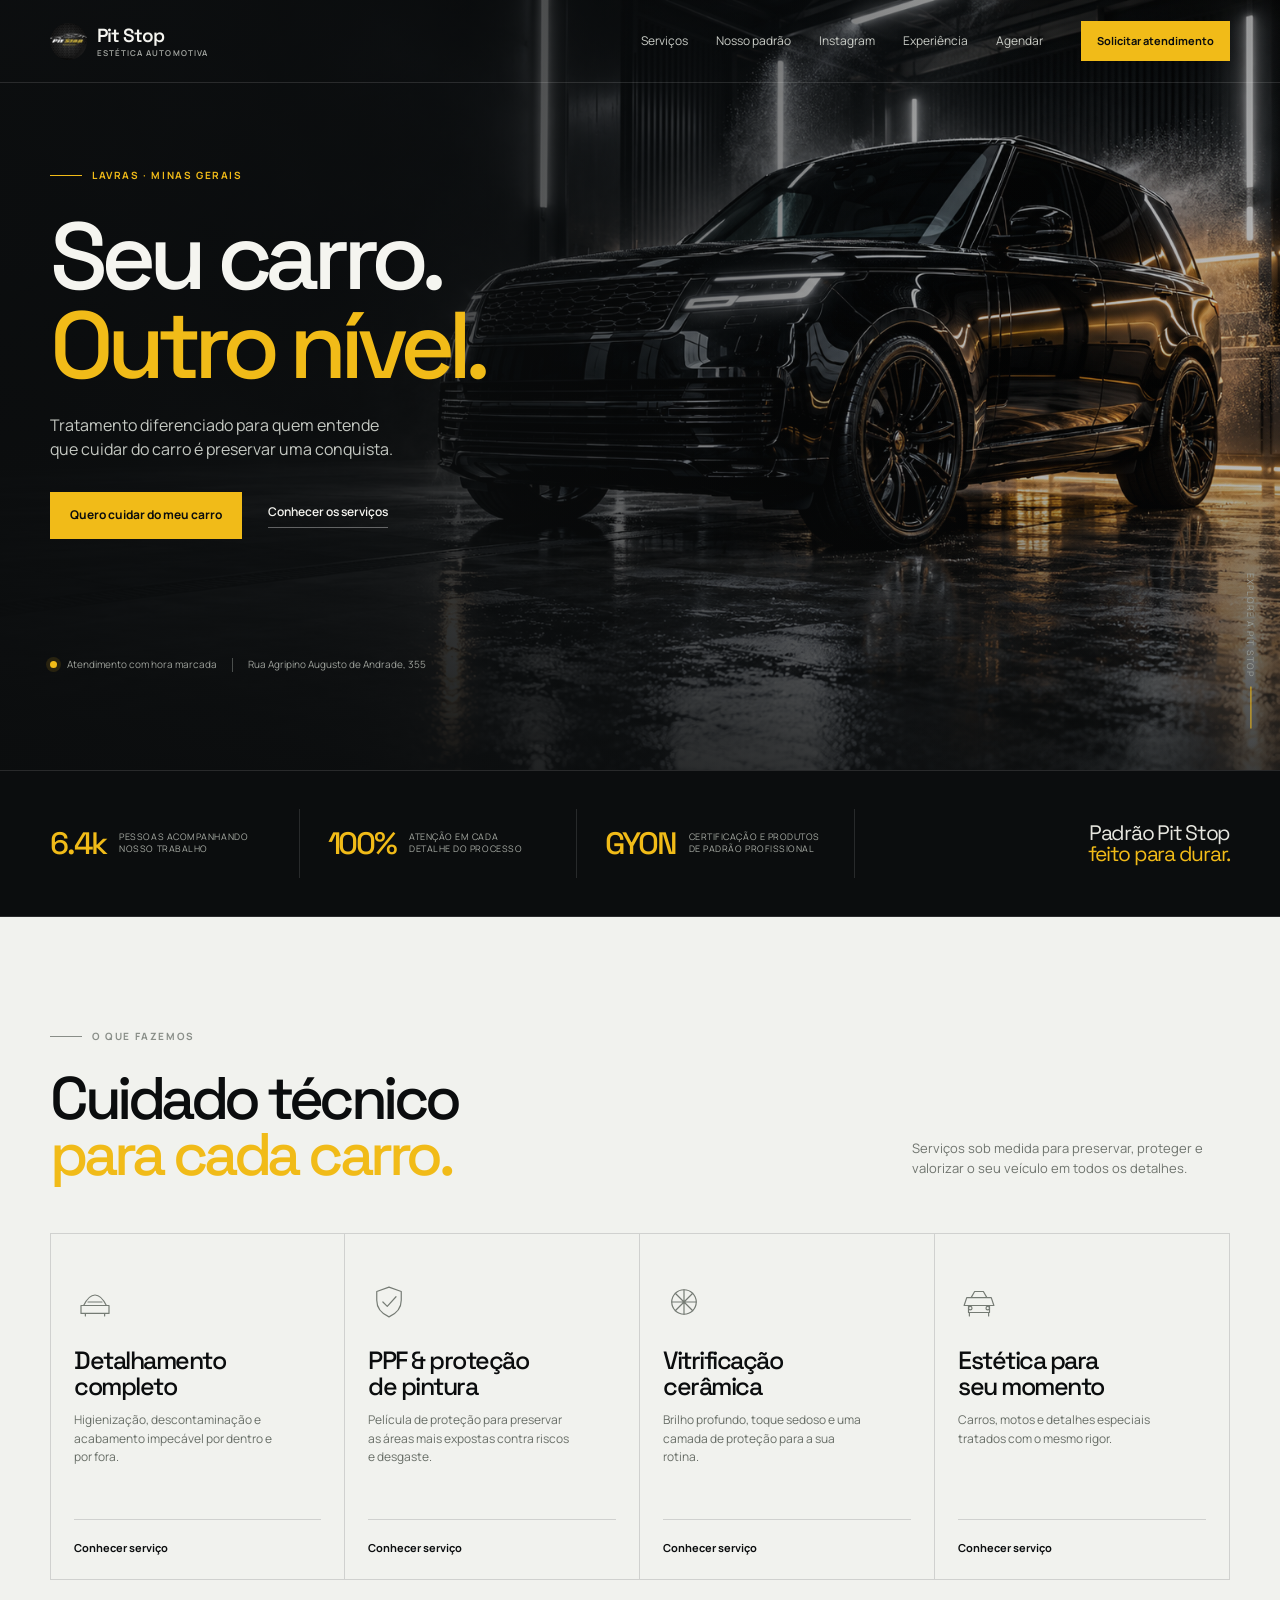
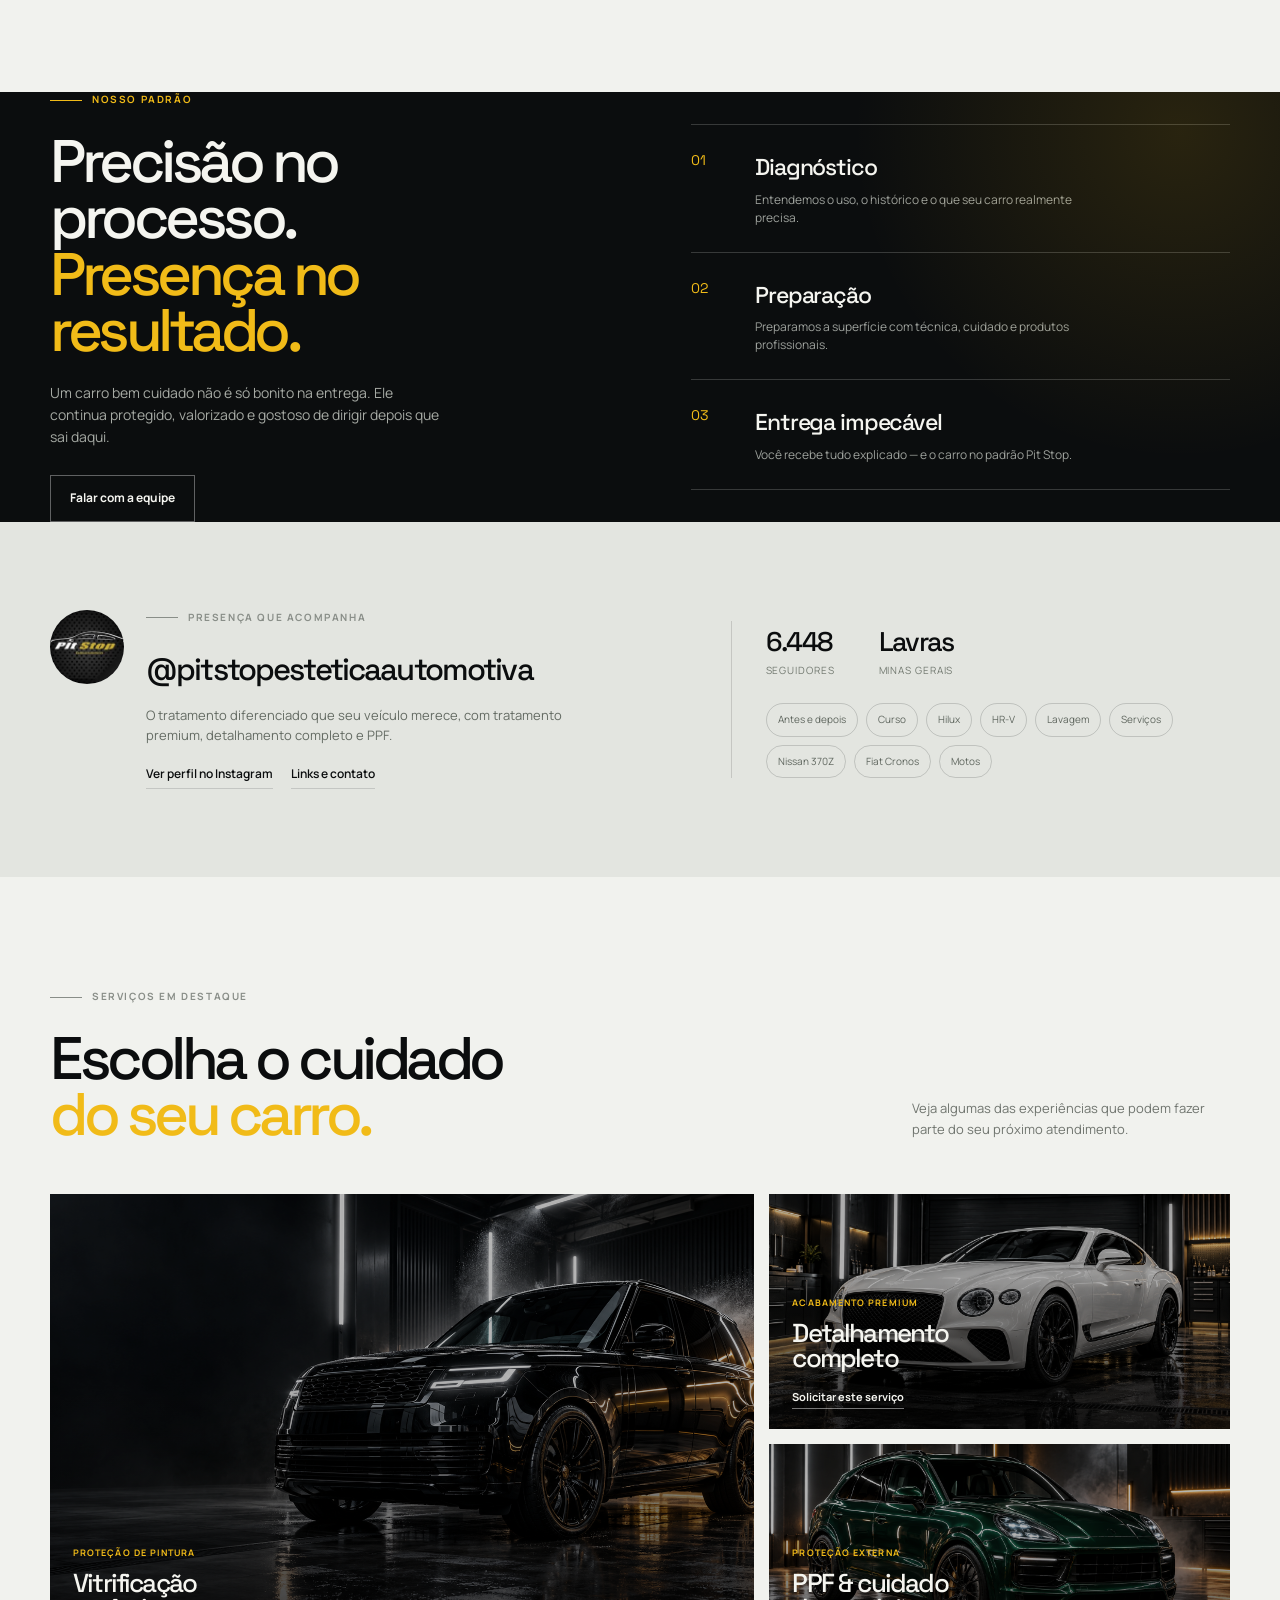
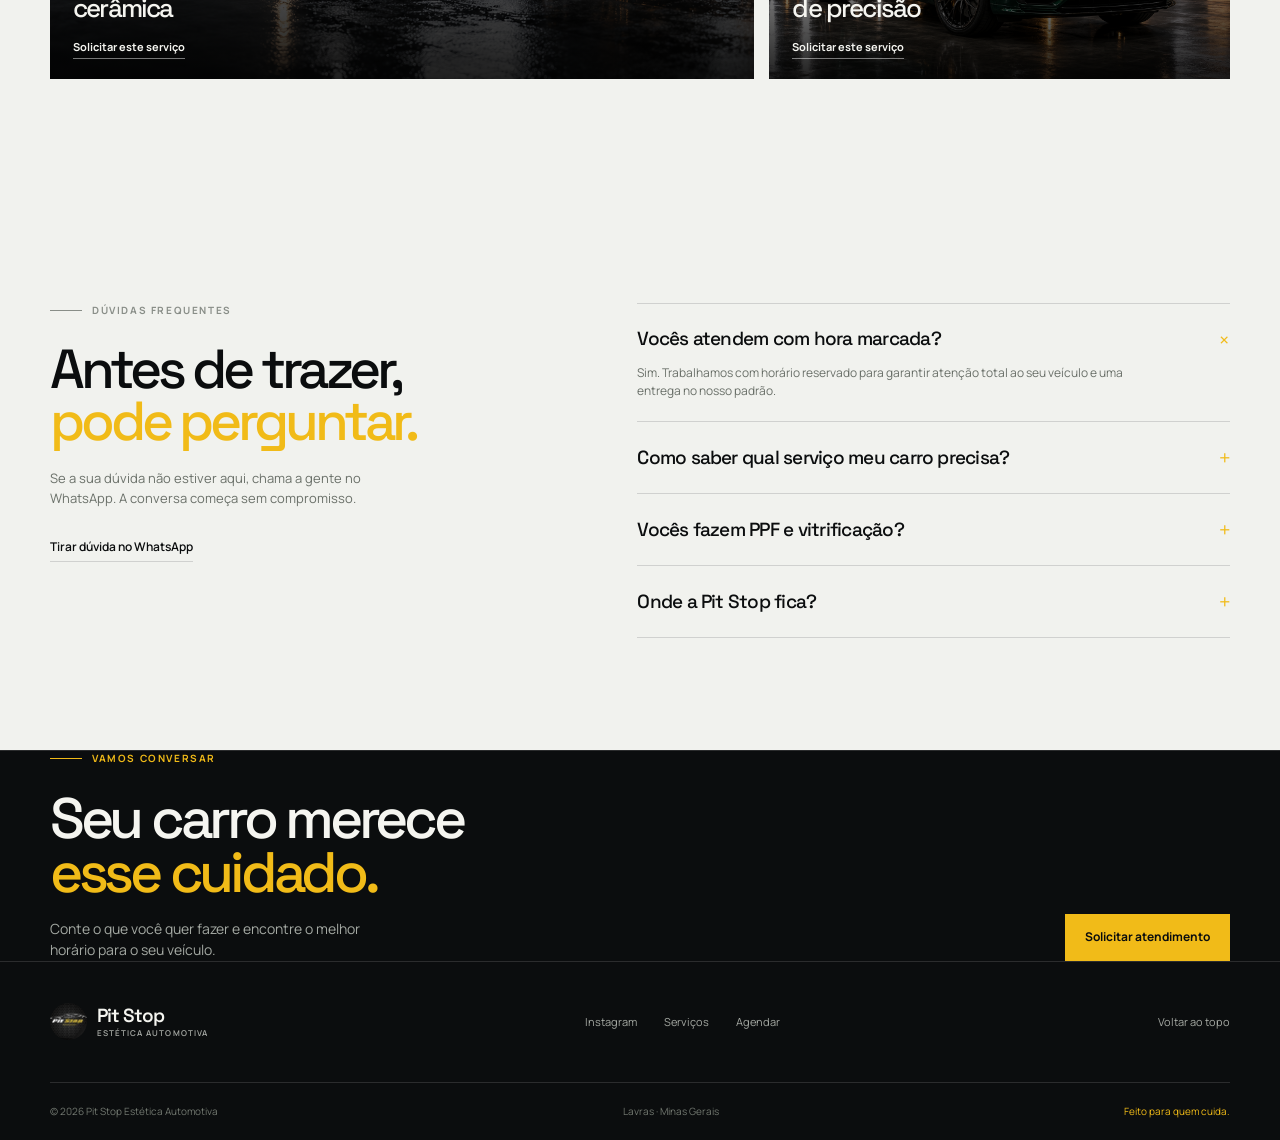
==== index.html @ 2583b76d "Publica site da Pit Stop Estetica Automotiva" ====
<!doctype html>
<html lang="pt-BR">
  <head>
    <meta charset="UTF-8" />
    <meta name="viewport" content="width=device-width, initial-scale=1.0" />
    <meta name="theme-color" content="#0b0d0e" />
    <meta name="description" content="Pit Stop Estética Automotiva — detalhamento premium, PPF, vitrificação e cuidado de verdade em Lavras, MG." />
    <link rel="icon" href="favicon.svg" type="image/svg+xml" />
    <link rel="preconnect" href="https://fonts.googleapis.com" />
    <link rel="preconnect" href="https://fonts.gstatic.com" crossorigin />
    <link href="https://fonts.googleapis.com/css2?family=Manrope:wght@400;500;600;700&family=Space+Grotesk:wght@400;500;600&display=swap" rel="stylesheet" />
    <link rel="stylesheet" href="styles.css" />
    <title>Pit Stop Estética Automotiva | Lavras - MG</title>
  </head>
  <body>
    <a class="skip-link" href="#conteudo">Pular para o conteúdo</a>
    <header class="site-header" id="topo">
      <div class="container header-inner">
        <a class="brand" href="#topo" aria-label="Pit Stop Estética Automotiva, início"><span class="brand-mark" aria-hidden="true">PS</span><span class="brand-copy"><strong>Pit Stop</strong><small>Estética Automotiva</small></span></a>
        <nav class="desktop-nav" aria-label="Navegação principal"><a href="#servicos">Serviços</a><a href="#metodo">Nosso padrão</a><a href="#instagram">Instagram</a><a href="#experiencia">Experiência</a><a href="agendamento.html">Agendar</a></nav>
        <a class="button button-small header-cta" href="agendamento.html">Solicitar atendimento</a>
        <button class="menu-toggle" type="button" aria-expanded="false" aria-controls="mobile-menu" aria-label="Abrir menu"><span></span><span></span></button>
      </div>
      <nav class="mobile-menu" id="mobile-menu" aria-label="Navegação móvel"><a href="#servicos">Serviços</a><a href="#metodo">Nosso padrão</a><a href="#instagram">Instagram</a><a href="#experiencia">Experiência</a><a href="agendamento.html">Agendar atendimento</a></nav>
    </header>

    <main id="conteudo">
      <section class="hero section-dark">
        <div class="hero-image" role="img" aria-label="SUV preto com acabamento brilhante em uma baia profissional de detalhamento"></div><div class="hero-overlay"></div>
        <div class="container hero-content"><div class="eyebrow"><span class="eyebrow-line"></span> Lavras · Minas Gerais</div><h1>Seu carro.<br /><em>Outro nível.</em></h1><p class="hero-lead">Tratamento diferenciado para quem entende que cuidar do carro é preservar uma conquista.</p><div class="hero-actions"><a class="button" href="agendamento.html">Quero cuidar do meu carro</a><a class="text-link" href="#servicos">Conhecer os serviços</a></div><div class="hero-note"><span class="status-dot"></span><span>Atendimento com hora marcada</span><span class="note-divider"></span><span>Rua Agripino Augusto de Andrade, 355</span></div></div><div class="hero-scroll" aria-hidden="true"><span>Explore a Pit Stop</span><i></i></div>
      </section>

      <section class="proof-strip section-dark"><div class="container proof-grid"><div class="proof-item"><strong>6.4k</strong><span>pessoas acompanhando<br />nosso trabalho</span></div><div class="proof-item"><strong>100%</strong><span>atenção em cada<br />detalhe do processo</span></div><div class="proof-item"><strong>GYON</strong><span>certificação e produtos<br />de padrão profissional</span></div><div class="proof-signature">Padrão Pit Stop<br /><span>feito para durar.</span></div></div></section>

      <section class="section services-section" id="servicos"><div class="container"><div class="section-heading split-heading"><div><div class="eyebrow dark-eyebrow"><span class="eyebrow-line"></span> O que fazemos</div><h2>Cuidado técnico<br /><em>para cada carro.</em></h2></div><p>Serviços sob medida para preservar, proteger e valorizar o seu veículo em todos os detalhes.</p></div><div class="services-grid">
        <article class="service-card"><div class="service-icon" aria-hidden="true"><svg viewBox="0 0 48 48"><path d="M11 28c4-8 8-12 13-12s9 4 13 12"/><path d="M8 28h32v9H8zM13 37v3m22-3v3M16 24h16"/></svg></div><h3>Detalhamento<br />completo</h3><p>Higienização, descontaminação e acabamento impecável por dentro e por fora.</p><a href="agendamento.html">Conhecer serviço</a></article>
        <article class="service-card"><div class="service-icon" aria-hidden="true"><svg viewBox="0 0 48 48"><path d="M24 7 38 12v10c0 9-5 15-14 19-9-4-14-10-14-19V12l14-5Z"/><path d="m17 24 5 5 10-11"/></svg></div><h3>PPF & proteção<br />de pintura</h3><p>Película de proteção para preservar as áreas mais expostas contra riscos e desgaste.</p><a href="agendamento.html">Conhecer serviço</a></article>
        <article class="service-card"><div class="service-icon" aria-hidden="true"><svg viewBox="0 0 48 48"><circle cx="24" cy="24" r="14"/><path d="M24 10v28M10 24h28M14 14l20 20M34 14 14 34"/></svg></div><h3>Vitrificação<br />cerâmica</h3><p>Brilho profundo, toque sedoso e uma camada de proteção para a sua rotina.</p><a href="agendamento.html">Conhecer serviço</a></article>
        <article class="service-card"><div class="service-icon" aria-hidden="true"><svg viewBox="0 0 48 48"><path d="M7 28h34l-3-9H10l-3 9Zm5 0v8h24v-8M15 19l4-7h10l4 7M13 36v4m22-4v4"/><circle cx="14" cy="31" r="2"/><circle cx="34" cy="31" r="2"/></svg></div><h3>Estética para<br />seu momento</h3><p>Carros, motos e detalhes especiais tratados com o mesmo rigor.</p><a href="agendamento.html">Conhecer serviço</a></article>
      </div></div></section>

      <section class="method-section section-dark" id="metodo"><div class="method-glow"></div><div class="container method-grid"><div class="method-copy"><div class="eyebrow"><span class="eyebrow-line"></span> Nosso padrão</div><h2>Precisão no processo.<br /><em>Presença no resultado.</em></h2><p>Um carro bem cuidado não é só bonito na entrega. Ele continua protegido, valorizado e gostoso de dirigir depois que sai daqui.</p><a class="button button-outline" href="agendamento.html">Falar com a equipe</a></div><div class="method-list"><div class="method-step"><span class="step-index">01</span><div><h3>Diagnóstico</h3><p>Entendemos o uso, o histórico e o que seu carro realmente precisa.</p></div></div><div class="method-step"><span class="step-index">02</span><div><h3>Preparação</h3><p>Preparamos a superfície com técnica, cuidado e produtos profissionais.</p></div></div><div class="method-step"><span class="step-index">03</span><div><h3>Entrega impecável</h3><p>Você recebe tudo explicado — e o carro no padrão Pit Stop.</p></div></div></div></div></section>

      <section class="instagram-section section" id="instagram"><div class="container instagram-panel"><div class="instagram-profile"><span class="instagram-logo brand-mark" aria-hidden="true">PS</span><div><div class="eyebrow dark-eyebrow"><span class="eyebrow-line"></span> Presença que acompanha</div><h2>@pitstopesteticaautomotiva</h2><p>O tratamento diferenciado que seu veículo merece, com tratamento premium, detalhamento completo e PPF.</p><div class="instagram-actions"><a class="text-link dark-link" href="https://www.instagram.com/pitstopesteticaautomotiva/" target="_blank" rel="noreferrer">Ver perfil no Instagram</a><a class="text-link dark-link" href="https://abre.bio/paravoce" target="_blank" rel="noreferrer">Links e contato</a></div></div></div><div class="instagram-details"><div class="instagram-stat"><strong>6.448</strong><span>seguidores</span></div><div class="instagram-stat"><strong>Lavras</strong><span>Minas Gerais</span></div><div class="instagram-tags"><span>Antes e depois</span><span>Curso</span><span>Hilux</span><span>HR-V</span><span>Lavagem</span><span>Serviços</span><span>Nissan 370Z</span><span>Fiat Cronos</span><span>Motos</span></div></div></div></section>

      <section class="section experience-section" id="experiencia"><div class="container"><div class="section-heading split-heading"><div><div class="eyebrow dark-eyebrow"><span class="eyebrow-line"></span> Serviços em destaque</div><h2>Escolha o cuidado<br /><em>do seu carro.</em></h2></div><p>Veja algumas das experiências que podem fazer parte do seu próximo atendimento.</p></div><div class="experience-grid"><article class="experience-card experience-large"><img src="public/hero-pit-stop.png" alt="SUV preto premium com acabamento brilhante em uma baia de detalhamento" /><div class="experience-content"><span>Proteção de pintura</span><h3>Vitrificação<br />cerâmica</h3><a href="agendamento.html">Solicitar este serviço</a></div></article><article class="experience-card"><img src="public/premium-coupe.png" alt="Cupê premium branco com acabamento espelhado em estúdio" /><div class="experience-content"><span>Acabamento premium</span><h3>Detalhamento<br />completo</h3><a href="agendamento.html">Solicitar este serviço</a></div></article><article class="experience-card"><img src="public/premium-suv-green.png" alt="SUV premium verde com pintura protegida e reflexos de estúdio" /><div class="experience-content"><span>Proteção externa</span><h3>PPF & cuidado<br />de precisão</h3><a href="agendamento.html">Solicitar este serviço</a></div></article></div></div></section>

      <section class="faq-section section"><div class="container faq-grid"><div><div class="eyebrow dark-eyebrow"><span class="eyebrow-line"></span> Dúvidas frequentes</div><h2>Antes de trazer,<br /><em>pode perguntar.</em></h2><p class="faq-intro">Se a sua dúvida não estiver aqui, chama a gente no WhatsApp. A conversa começa sem compromisso.</p><a class="text-link dark-link" href="https://wa.me/5535988313993?text=Ol%C3%A1%2C%20tenho%20uma%20d%C3%BAvida%20sobre%20os%20servi%C3%A7os%20da%20Pit%20Stop." target="_blank" rel="noreferrer">Tirar dúvida no WhatsApp</a></div><div class="faq-list"><details open><summary>Vocês atendem com hora marcada?<span>+</span></summary><p>Sim. Trabalhamos com horário reservado para garantir atenção total ao seu veículo e uma entrega no nosso padrão.</p></details><details><summary>Como saber qual serviço meu carro precisa?<span>+</span></summary><p>Você pode enviar fotos e contar um pouco sobre o uso do carro. Nossa equipe orienta a melhor combinação para seu objetivo.</p></details><details><summary>Vocês fazem PPF e vitrificação?<span>+</span></summary><p>Sim. Trabalhamos com soluções de proteção de pintura, vitrificação cerâmica e detalhamento completo.</p></details><details><summary>Onde a Pit Stop fica?<span>+</span></summary><p>Estamos na Rua Agripino Augusto de Andrade, 355, em Lavras — MG. É só chamar para receber a localização.</p></details></div></div></section>

      <section class="contact-cta section-dark"><div class="container contact-cta-inner"><div><div class="eyebrow"><span class="eyebrow-line"></span> Vamos conversar</div><h2>Seu carro merece<br /><em>esse cuidado.</em></h2><p>Conte o que você quer fazer e encontre o melhor horário para o seu veículo.</p></div><a class="button" href="agendamento.html">Solicitar atendimento</a></div></section>
    </main>

    <footer class="site-footer section-dark"><div class="container footer-top"><a class="brand" href="#topo" aria-label="Voltar ao topo"><span class="brand-mark" aria-hidden="true">PS</span><span class="brand-copy"><strong>Pit Stop</strong><small>Estética Automotiva</small></span></a><div class="footer-links"><a href="https://www.instagram.com/pitstopesteticaautomotiva/" target="_blank" rel="noreferrer">Instagram</a><a href="#servicos">Serviços</a><a href="agendamento.html">Agendar</a></div><a class="back-top" href="#topo">Voltar ao topo</a></div><div class="container footer-bottom"><span>© 2026 Pit Stop Estética Automotiva</span><span>Lavras · Minas Gerais</span><span>Feito para quem cuida.</span></div></footer>
    <script src="script.js"></script>
  </body>
</html>
---- styles.css ----
:root{--ink:#0b0d0e;--surface:#f1f2ee;--surface-2:#e3e5e0;--line:rgba(11,13,14,.14);--white:#f5f5f0;--muted:#9a9d98;--yellow:#f1bb18;--yellow-2:#ffd04a;--max:1180px}*{box-sizing:border-box}html{scroll-behavior:smooth;overflow-x:hidden}body{margin:0;min-width:0;overflow-x:hidden;background:var(--surface);color:var(--ink);font-family:"Manrope",Arial,sans-serif;font-size:15px;line-height:1.55}a{color:inherit;text-decoration:none}button,input,select,textarea{font:inherit}button{cursor:pointer}.skip-link{position:absolute;left:-999px;top:1rem;background:var(--yellow);padding:.7rem 1rem;z-index:99}.skip-link:focus{left:1rem}.container{width:min(calc(100% - 64px),var(--max));max-width:100%;margin-inline:auto}.section{padding:112px 0}.section[id]{scroll-margin-top:92px}.section-dark{background:var(--ink);color:var(--white)}.site-header{position:absolute;inset:0 0 auto;z-index:10;color:var(--white);border-bottom:1px solid rgba(255,255,255,.12)}.header-inner{min-height:82px;display:flex;align-items:center;gap:38px;min-width:0}.brand{display:inline-flex;align-items:center;gap:10px;flex-shrink:0;min-width:0}.brand-mark{width:37px;height:37px;border-radius:50%;display:grid;place-items:center;background:var(--yellow);color:var(--ink);font-family:"Space Grotesk",sans-serif;font-size:12px;font-weight:600;letter-spacing:-.08em}.brand-copy{display:grid;line-height:1;min-width:0}.brand-copy strong{font-family:"Space Grotesk",sans-serif;font-size:19px;font-weight:600;letter-spacing:-.05em}.brand-copy small{margin-top:4px;color:#a9aca7;font-size:8px;font-weight:600;letter-spacing:.13em;text-transform:uppercase}.desktop-nav{display:flex;gap:28px;margin-left:auto;color:#c9ccc6;font-size:12px;min-width:0}.desktop-nav a,.footer-links a{transition:color .2s}.desktop-nav a:hover,.footer-links a:hover{color:var(--yellow)}.button{display:inline-flex;align-items:center;justify-content:center;border:1px solid var(--yellow);background:var(--yellow);color:var(--ink);padding:13px 19px;font-size:12px;font-weight:700;transition:background .2s,transform .2s}.button:hover{background:var(--yellow-2);transform:translateY(-2px)}.button-small{padding:10px 15px;font-size:11px}.button-outline{background:transparent;color:var(--white);border-color:rgba(255,255,255,.35)}.button-outline:hover{background:var(--yellow);border-color:var(--yellow);color:var(--ink)}.menu-toggle,.mobile-menu{display:none}.hero{position:relative;min-height:770px;display:flex;align-items:center;overflow:hidden}.hero-image{position:absolute;inset:0;background:url("hero-pit-stop.png") center/cover no-repeat;filter:saturate(.82)}.hero-overlay{position:absolute;inset:0;background:linear-gradient(90deg,rgba(11,13,14,.95),rgba(11,13,14,.82) 28%,rgba(11,13,14,.22) 76%,rgba(11,13,14,.22)),linear-gradient(0deg,rgba(11,13,14,.74),transparent 45%,rgba(11,13,14,.25))}.hero-content{position:relative;z-index:1;padding-top:70px;min-width:0}.eyebrow{display:flex;align-items:center;gap:10px;color:var(--yellow);font-size:10px;font-weight:700;letter-spacing:.16em;text-transform:uppercase}.eyebrow-line{width:32px;height:1px;background:currentColor}.dark-eyebrow{color:#898e88}.hero h1,.section-heading h2,.method-copy h2,.faq-grid h2,.contact-cta h2{font-family:"Space Grotesk",sans-serif;font-weight:500;letter-spacing:-.075em;line-height:.94}.hero h1{font-size:clamp(58px,7.4vw,96px);margin:29px 0 23px;max-width:580px}.hero h1 em,.section-heading h2 em,.method-copy h2 em,.faq-grid h2 em,.contact-cta h2 em{color:var(--yellow);font-style:normal}.hero-lead{max-width:350px;color:#c4c8c2;font-size:16px;line-height:1.5;margin-bottom:31px}.hero-actions{display:flex;align-items:center;gap:26px}.text-link{display:inline-flex;align-items:center;color:var(--white);font-size:12px;font-weight:600;border-bottom:1px solid rgba(255,255,255,.34);padding-bottom:5px}.text-link:hover{border-color:var(--yellow)}.hero-note{display:flex;align-items:center;gap:10px;margin-top:118px;color:#9b9f99;font-size:10px}.status-dot{width:7px;height:7px;background:var(--yellow);border-radius:50%;box-shadow:0 0 0 4px rgba(241,187,24,.12)}.note-divider{height:14px;width:1px;background:#4a4e4c;margin:0 5px}.hero-scroll{position:absolute;right:30px;bottom:34px;display:flex;align-items:center;gap:10px;transform:rotate(90deg);transform-origin:right center;color:#9b9f99;font-size:9px;letter-spacing:.12em;text-transform:uppercase}.hero-scroll i{width:42px;height:1px;background:var(--yellow)}.proof-strip{border-top:1px solid rgba(255,255,255,.12);border-bottom:1px solid rgba(255,255,255,.12)}.proof-grid{display:grid;grid-template-columns:repeat(3,minmax(0,1fr)) minmax(0,1.25fr);align-items:center;min-height:145px}.proof-item{display:flex;align-items:center;gap:13px;border-right:1px solid rgba(255,255,255,.12);padding:10px 28px 10px 0;margin-right:28px;min-width:0}.proof-item strong{font-family:"Space Grotesk",sans-serif;color:var(--yellow);font-size:31px;font-weight:500;letter-spacing:-.07em}.proof-item span{color:#a8aca5;font-size:9px;line-height:1.35;text-transform:uppercase;letter-spacing:.06em}.proof-signature{justify-self:end;color:#e6e6df;font-family:"Space Grotesk",sans-serif;font-size:21px;line-height:.98;text-align:right;letter-spacing:-.06em}.proof-signature span{color:var(--yellow)}.section-heading{margin-bottom:50px;min-width:0}.split-heading{display:flex;justify-content:space-between;align-items:end;gap:56px;min-width:0}.split-heading h2{font-size:60px;margin:26px 0 0}.split-heading>p{max-width:318px;margin:0 0 5px;color:#6f746e;font-size:13px}.services-grid{display:grid;grid-template-columns:repeat(4,minmax(0,1fr));border-top:1px solid var(--line);border-bottom:1px solid var(--line)}.service-card{min-height:345px;border-right:1px solid var(--line);padding:27px 23px 23px;display:flex;flex-direction:column;transition:background .25s,color .25s;min-width:0}.service-card:first-child{border-left:1px solid var(--line)}.service-card:hover{background:var(--ink);color:var(--white)}.service-card:hover p{color:#b6bab3}.service-card:hover .service-icon{color:var(--yellow)}.service-icon{width:42px;height:42px;margin-top:20px;color:#757b74}.service-icon svg{width:100%;height:100%;fill:none;stroke:currentColor;stroke-width:1.35;stroke-linecap:round;stroke-linejoin:round}.service-card h3{font-family:"Space Grotesk",sans-serif;font-size:25px;line-height:1.04;font-weight:500;letter-spacing:-.06em;margin:24px 0 12px}.service-card p{color:#686e67;font-size:12px;line-height:1.55;max-width:205px;margin:0}.service-card a{margin-top:auto;padding-top:19px;font-size:11px;font-weight:700;border-top:1px solid var(--line);transition:color .2s}.service-card a:hover{color:var(--yellow)}.method-section{position:relative;overflow:hidden}.method-glow{position:absolute;width:700px;height:700px;border-radius:50%;right:-250px;top:-310px;background:radial-gradient(circle,rgba(241,187,24,.13),transparent 66%);pointer-events:none}.method-grid{display:grid;grid-template-columns:minmax(0,1fr) minmax(0,1fr);gap:clamp(45px,8vw,120px);align-items:center;min-width:0}.method-copy{min-width:0}.method-copy h2{font-size:clamp(48px,5.2vw,60px);margin:26px 0 23px;overflow-wrap:anywhere}.method-copy p{max-width:390px;color:#a6aaa4;font-size:14px;margin:0 0 28px}.method-list{border-top:1px solid rgba(255,255,255,.18);min-width:0}.method-step{display:grid;grid-template-columns:46px minmax(0,1fr);gap:18px;padding:25px 0;border-bottom:1px solid rgba(255,255,255,.18)}.step-index{color:var(--yellow);font-family:"Space Grotesk",sans-serif;font-size:14px}.method-step h3{font-family:"Space Grotesk",sans-serif;font-size:23px;font-weight:500;letter-spacing:-.05em;margin:0 0 5px}.method-step p{color:#9da19c;font-size:12px;line-height:1.5;margin:0;max-width:320px}.experience-section{background:var(--surface)}.experience-grid{display:grid;grid-template-columns:minmax(0,1.3fr) minmax(0,.85fr);grid-template-rows:235px 235px;gap:15px}.experience-card{position:relative;overflow:hidden;background:#171a1a;color:var(--white);min-width:0}.experience-card:first-child{grid-row:span 2}.experience-card img{width:100%;height:100%;display:block;object-fit:cover;filter:brightness(.71) saturate(.8);transition:transform .6s,filter .3s}.experience-card:hover img{transform:scale(1.04);filter:brightness(.86) saturate(.95)}.experience-card:after{content:"";position:absolute;inset:0;background:linear-gradient(0deg,rgba(0,0,0,.82),transparent 62%);pointer-events:none}.experience-content{position:absolute;left:23px;right:23px;bottom:21px;z-index:1}.experience-content span{color:var(--yellow);font-size:9px;font-weight:700;letter-spacing:.12em;text-transform:uppercase}.experience-content h3{font-family:"Space Grotesk",sans-serif;font-size:26px;line-height:.98;font-weight:500;letter-spacing:-.07em;margin:8px 0 13px}.experience-content a{font-size:11px;font-weight:700;border-bottom:1px solid rgba(255,255,255,.45);padding-bottom:4px}.experience-content a:hover{color:var(--yellow);border-color:var(--yellow)}.faq-grid{display:grid;grid-template-columns:minmax(0,.9fr) minmax(0,1.1fr);gap:clamp(45px,8vw,110px);min-width:0}.faq-grid>div{min-width:0}.faq-grid h2{font-size:55px;margin:26px 0 20px}.faq-intro{color:#6a7069;max-width:325px;font-size:13px;margin-bottom:26px}.dark-link{color:var(--ink);border-color:var(--line)}.faq-list{border-top:1px solid var(--line);min-width:0}details{border-bottom:1px solid var(--line);padding:20px 0}summary{display:flex;justify-content:space-between;align-items:center;gap:18px;cursor:pointer;list-style:none;font-family:"Space Grotesk",sans-serif;font-size:19px;font-weight:500;letter-spacing:-.04em}summary::-webkit-details-marker{display:none}summary span{color:var(--yellow);font-family:"Manrope",sans-serif;font-size:20px;font-weight:400;transition:transform .2s}details[open] summary span{transform:rotate(45deg)}details p{color:#6a7069;font-size:12px;line-height:1.55;max-width:530px;padding:9px 40px 0 0;margin:0}.contact-cta{border-top:1px solid rgba(255,255,255,.13)}.contact-cta-inner{display:flex;align-items:end;justify-content:space-between;gap:40px}.contact-cta h2{font-size:57px;margin:26px 0 18px}.contact-cta p{color:#a4a9a3;font-size:14px;margin:0;max-width:320px}.site-footer{border-top:1px solid rgba(255,255,255,.13)}.footer-top{display:flex;align-items:center;justify-content:space-between;min-height:120px}.footer-links{display:flex;gap:27px;color:#a5a9a3;font-size:11px}.back-top{color:#a5a9a3;font-size:11px}.footer-bottom{border-top:1px solid rgba(255,255,255,.13);min-height:58px;display:flex;justify-content:space-between;align-items:center;color:#727870;font-size:10px}.footer-bottom span:last-child{color:var(--yellow)}
@media(max-width:900px){.container{width:min(calc(100% - 40px),var(--max))}.desktop-nav,.header-cta{display:none}.menu-toggle{display:flex;margin-left:auto;flex-direction:column;gap:6px;border:0;background:transparent;padding:8px}.menu-toggle span{width:22px;height:1px;background:var(--white);transition:transform .2s}.menu-toggle[aria-expanded=true] span:first-child{transform:translateY(3.5px) rotate(45deg)}.menu-toggle[aria-expanded=true] span:last-child{transform:translateY(-3.5px) rotate(-45deg)}.mobile-menu{display:none;position:absolute;top:82px;left:0;right:0;padding:23px 20px 27px;background:var(--ink);border-bottom:1px solid rgba(255,255,255,.15)}.mobile-menu.is-open{display:grid;gap:17px}.mobile-menu>a{color:#d1d3cd;font-size:14px}.hero{min-height:710px}.hero-image{background-position:63% center}.hero h1{font-size:clamp(57px,12vw,84px)}.hero-note{margin-top:80px;flex-wrap:wrap;max-width:330px}.proof-grid{grid-template-columns:repeat(3,1fr);padding:22px 0}.proof-item{display:block;padding:0 14px 0 0;margin-right:14px}.proof-item strong{display:block;margin-bottom:3px}.proof-item span{font-size:8px}.proof-signature{display:none}.section{padding:82px 0}.split-heading{display:block}.split-heading h2{font-size:54px}.split-heading>p{margin-top:21px}.services-grid{grid-template-columns:repeat(2,1fr)}.service-card{min-height:315px}.service-card:nth-child(2){border-right:0}.service-card:nth-child(3),.service-card:nth-child(4){border-top:1px solid var(--line)}.method-grid,.faq-grid{grid-template-columns:1fr;gap:58px}.method-copy h2,.faq-grid h2,.contact-cta h2{font-size:53px}.method-list{max-width:600px}.experience-grid{grid-template-columns:1fr 1fr;grid-template-rows:250px 210px}.experience-card:first-child{grid-column:span 2;grid-row:auto}.experience-card:nth-child(2),.experience-card:nth-child(3){grid-row:auto}.contact-cta-inner{align-items:flex-start;flex-direction:column}.footer-top{gap:28px;flex-wrap:wrap;padding:30px 0}.footer-links{order:3;width:100%;justify-content:space-between}.footer-bottom{padding:14px 0;display:grid;gap:6px}}
@media(max-width:560px){.container{width:calc(100% - 32px)}.header-inner{min-height:70px}.mobile-menu{top:70px}.hero{min-height:680px}.hero-content{padding-top:35px}.hero h1{font-size:64px}.hero-lead{font-size:15px;max-width:300px}.hero-actions{align-items:flex-start;flex-direction:column;gap:18px}.hero-note{font-size:9px;margin-top:67px}.note-divider{display:none}.hero-note span:last-child{width:100%;margin-left:17px}.proof-grid{gap:9px}.proof-item{border:0;margin:0;padding:0}.proof-item strong{font-size:24px}.proof-item span{font-size:7px}.split-heading h2,.method-copy h2,.faq-grid h2,.contact-cta h2{font-size:49px}.service-card{padding:20px 17px;min-height:300px}.service-icon{width:38px;height:38px;margin-top:10px}.service-card h3{font-size:23px;margin-top:19px}.service-card p{font-size:11px}.experience-grid{display:grid;grid-template-columns:1fr;grid-template-rows:290px 220px 220px}.experience-card:first-child{grid-column:auto}.experience-content h3{font-size:25px}.method-step{grid-template-columns:38px 1fr;gap:12px}.method-step h3{font-size:21px}.faq-grid{gap:43px}.faq-grid h2{margin-top:24px}.footer-links{gap:13px;font-size:10px}}

.brand-mark{background-image:url("public/pit-stop-logo.jpg");background-size:cover;background-position:center;font-size:0;overflow:hidden}
.instagram-section{background:var(--surface-2);padding-top:88px;padding-bottom:88px}
.instagram-panel{display:grid;grid-template-columns:1.1fr .9fr;gap:70px;align-items:center}
.instagram-profile{display:flex;align-items:flex-start;gap:22px}
.instagram-logo{width:74px;height:74px;flex:0 0 74px;border:1px solid rgba(11,13,14,.14);border-radius:50%}
.instagram-profile h2{font-family:"Space Grotesk",sans-serif;font-size:31px;font-weight:500;letter-spacing:-.06em;margin:19px 0 12px}
.instagram-profile p{color:#646b63;font-size:13px;line-height:1.55;max-width:450px;margin:0 0 20px}
.instagram-actions{display:flex;flex-wrap:wrap;gap:18px}
.instagram-details{border-left:1px solid var(--line);padding-left:34px}
.instagram-stat{display:inline-flex;flex-direction:column;margin-right:44px;margin-bottom:25px}
.instagram-stat strong{font-family:"Space Grotesk",sans-serif;font-size:27px;font-weight:500;letter-spacing:-.06em}
.instagram-stat span{color:#727970;font-size:10px;text-transform:uppercase;letter-spacing:.09em}
.instagram-tags{display:flex;flex-wrap:wrap;gap:8px}
.instagram-tags span{border:1px solid rgba(11,13,14,.16);border-radius:999px;padding:8px 11px;color:#5f665e;font-size:10px}
@media(max-width:900px){.instagram-panel{grid-template-columns:1fr;gap:38px}.instagram-details{border-left:0;border-top:1px solid var(--line);padding:26px 0 0}}
@media(max-width:560px){.instagram-section{padding-top:68px;padding-bottom:68px}.instagram-profile{gap:15px}.instagram-logo{width:58px;height:58px;flex-basis:58px}.instagram-profile h2{font-size:24px}.instagram-profile p{font-size:12px}.instagram-stat{margin-right:24px}}
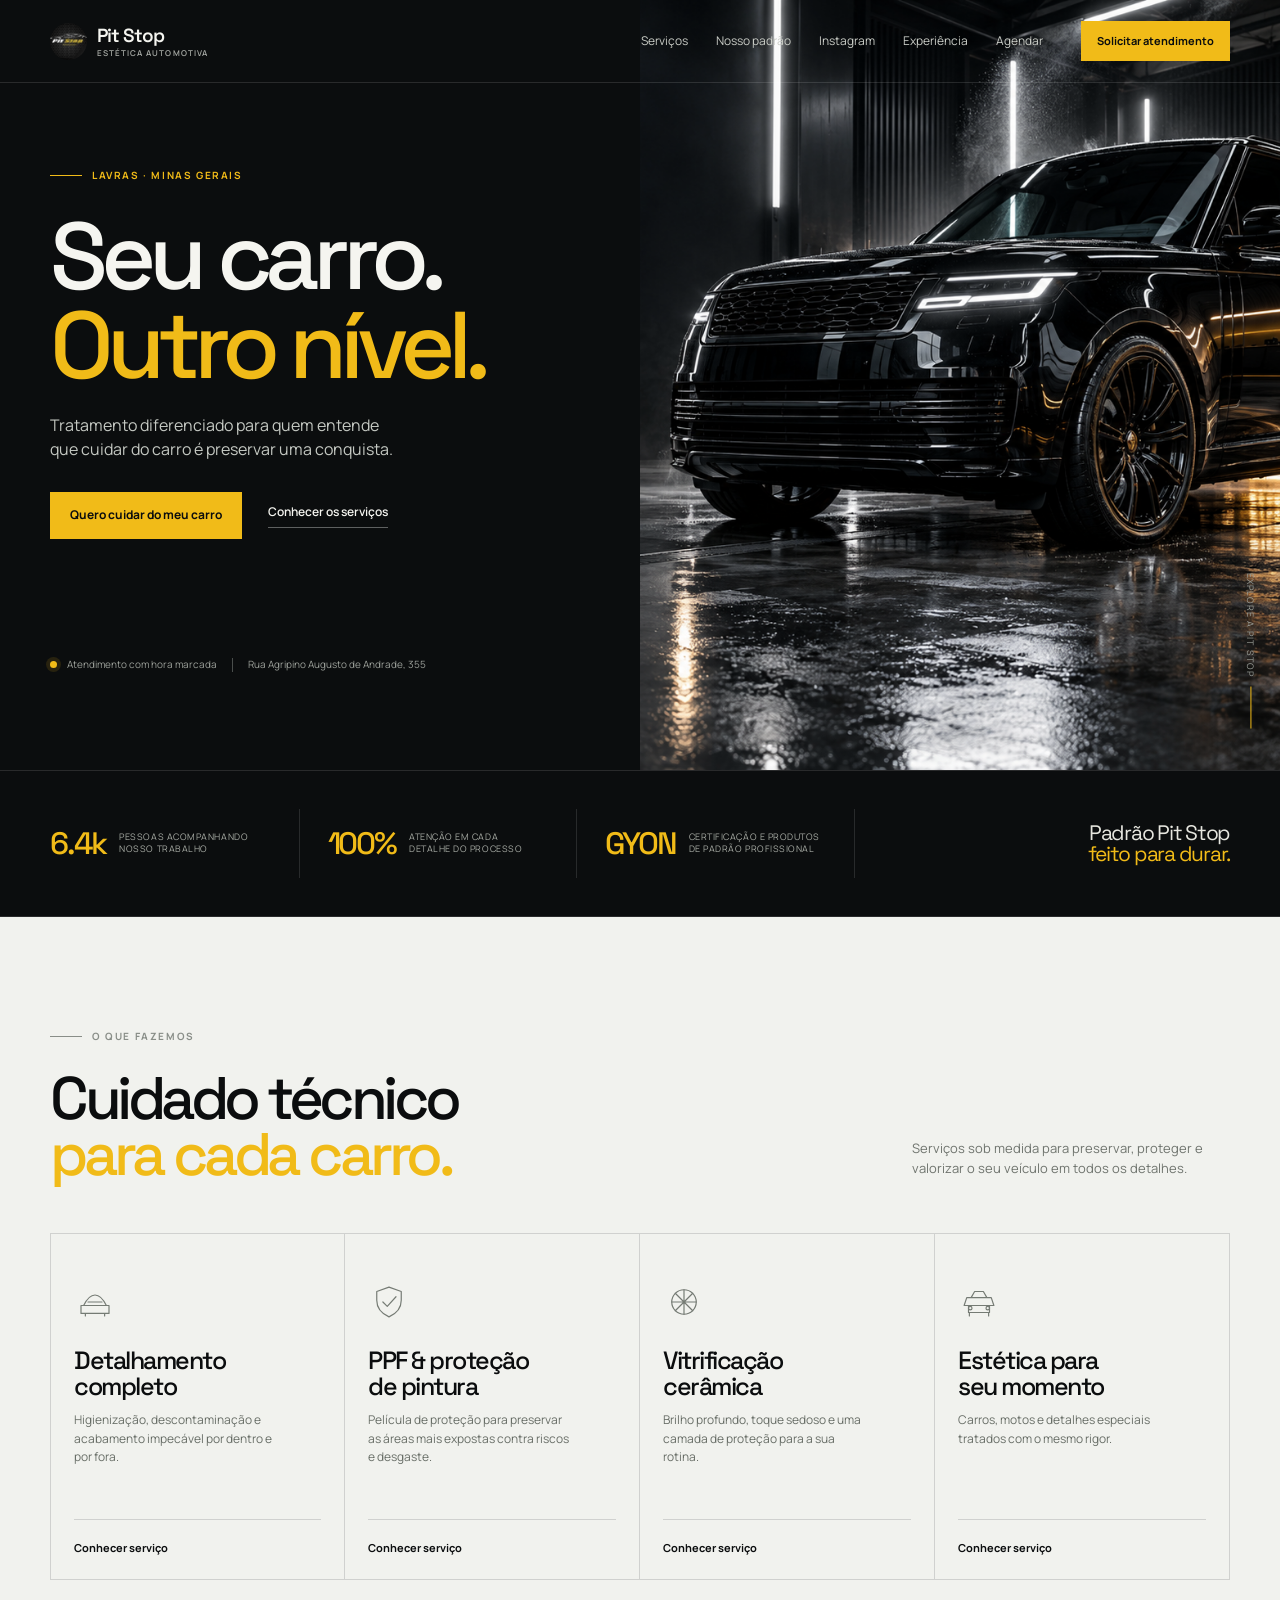
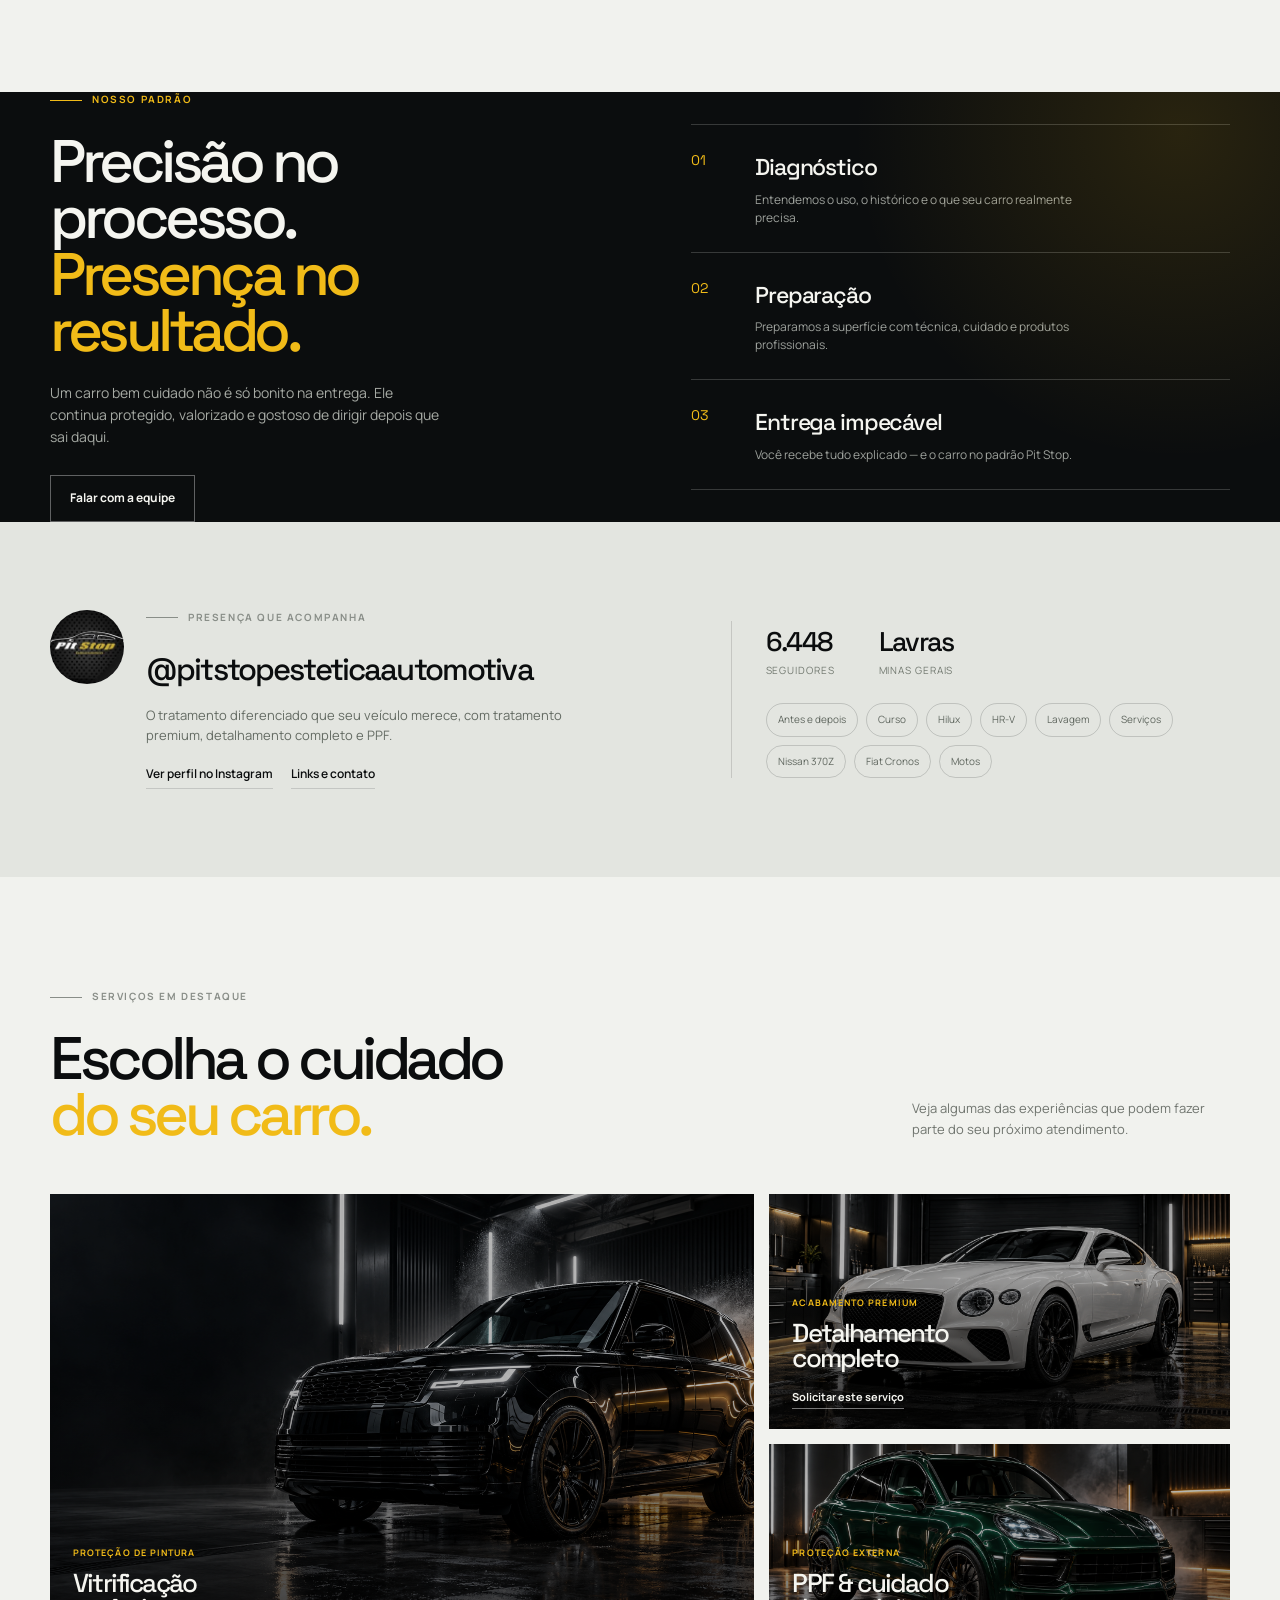
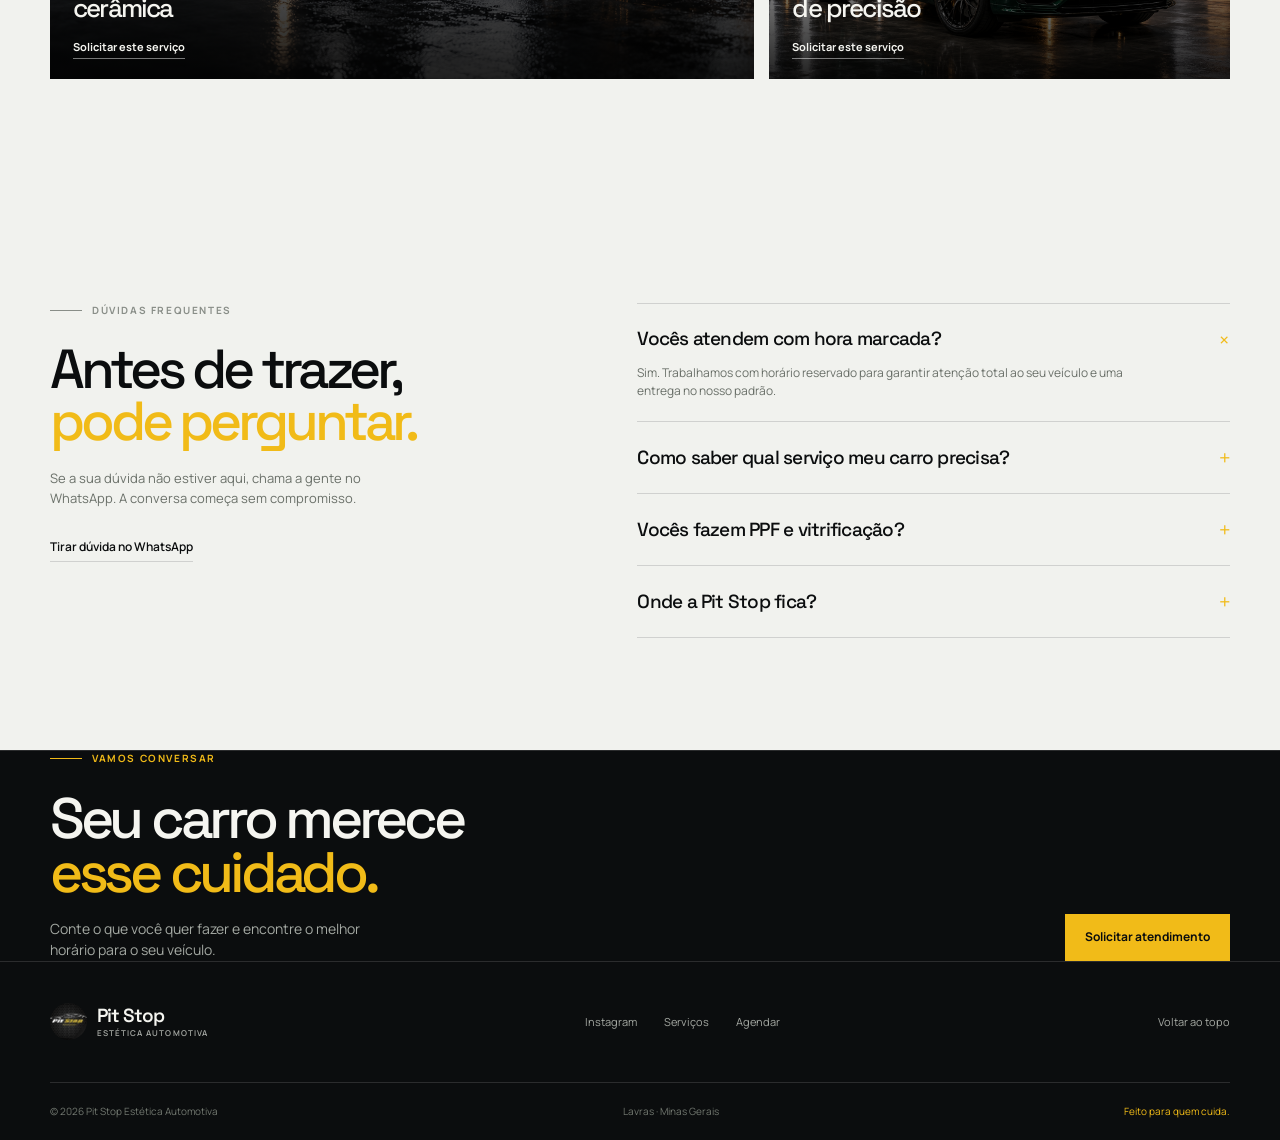
==== commit e46bfeb1: "Separa texto e imagem do hero" ====
--- a/index.html
+++ b/index.html
@@ -9,7 +9,7 @@
     <link rel="preconnect" href="https://fonts.googleapis.com" />
     <link rel="preconnect" href="https://fonts.gstatic.com" crossorigin />
     <link href="https://fonts.googleapis.com/css2?family=Manrope:wght@400;500;600;700&family=Space+Grotesk:wght@400;500;600&display=swap" rel="stylesheet" />
-    <link rel="stylesheet" href="styles.css" />
+    <link rel="stylesheet" href="styles.css?v=hero-fit-2" />
     <title>Pit Stop Estética Automotiva | Lavras - MG</title>
   </head>
   <body>
--- a/styles.css
+++ b/styles.css
@@ -18,3 +18,18 @@
 .instagram-tags span{border:1px solid rgba(11,13,14,.16);border-radius:999px;padding:8px 11px;color:#5f665e;font-size:10px}
 @media(max-width:900px){.instagram-panel{grid-template-columns:1fr;gap:38px}.instagram-details{border-left:0;border-top:1px solid var(--line);padding:26px 0 0}}
 @media(max-width:560px){.instagram-section{padding-top:68px;padding-bottom:68px}.instagram-profile{gap:15px}.instagram-logo{width:58px;height:58px;flex-basis:58px}.instagram-profile h2{font-size:24px}.instagram-profile p{font-size:12px}.instagram-stat{margin-right:24px}}
+.section[id]{scroll-margin-top:0}
+html,body{width:100%;max-width:100%;overflow-x:hidden}
+img,svg,video{max-width:100%}
+.container,.header-inner,.method-grid,.faq-grid,.instagram-panel,.booking-layout{min-width:0}
+.method-copy,.method-list,.faq-list,.booking-card{min-width:0;max-width:100%}
+.booking-card input,.booking-card select,.booking-card textarea{max-width:100%;min-width:0}
+@media(max-width:1100px) and (min-width:901px){.container{width:calc(100% - 48px)}.header-inner{gap:20px}.desktop-nav{gap:17px;font-size:11px}.header-cta{display:none}.split-heading{gap:32px}.split-heading h2{font-size:54px}.service-card{padding-inline:17px}.service-card h3{font-size:22px}.method-grid{gap:clamp(36px,5vw,68px)}.method-copy h2{font-size:clamp(47px,5vw,56px)}.faq-grid{gap:clamp(36px,5vw,70px)}}
+.hero-image{left:50%;right:0;inset-block:0;background-position:62% center}
+.hero-overlay{left:0;right:auto;width:50%;background:var(--ink)}
+.hero-content{padding-right:52%}
+.hero h1{max-width:430px}
+.hero h1{max-width:520px}
+@media(max-width:1100px) and (min-width:901px){.hero-content{padding-right:50%}.hero h1{font-size:clamp(52px,6vw,72px)}}
+@media(max-width:900px){.hero{min-height:0;display:flex;flex-direction:column;align-items:stretch;padding-top:70px}.hero-image{position:relative;order:2;left:auto;right:auto;inset:auto;width:100%;height:360px;background-position:center}.hero-overlay{display:none}.hero-content{order:1;max-width:none;width:100%;padding:62px max(20px,calc((100% - var(--max))/2)) 58px}.hero h1{max-width:560px}.hero-note{margin-top:55px}.hero-scroll{display:none}}
+@media(max-width:560px){.hero{padding-top:70px}.hero-image{height:290px}.hero-content{padding:45px 16px 48px}.hero h1{font-size:60px}.hero-note{margin-top:48px}}
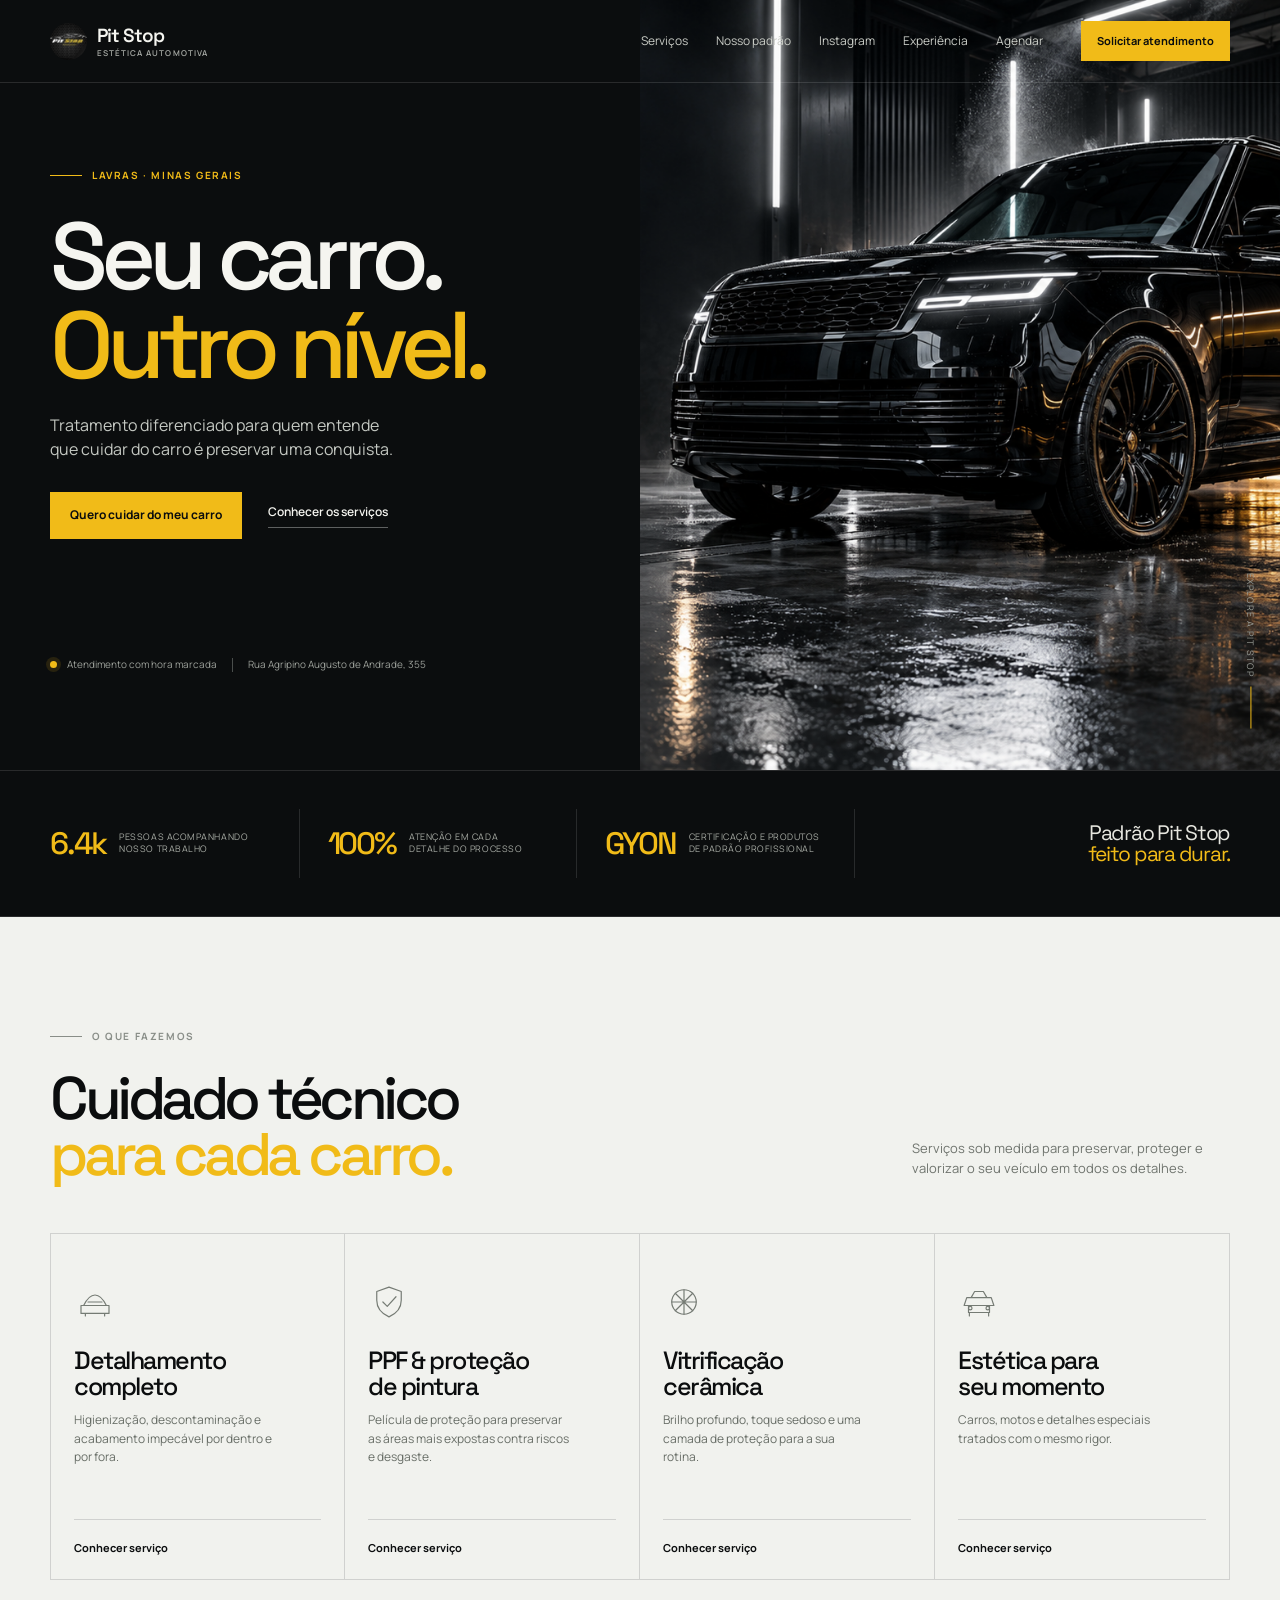
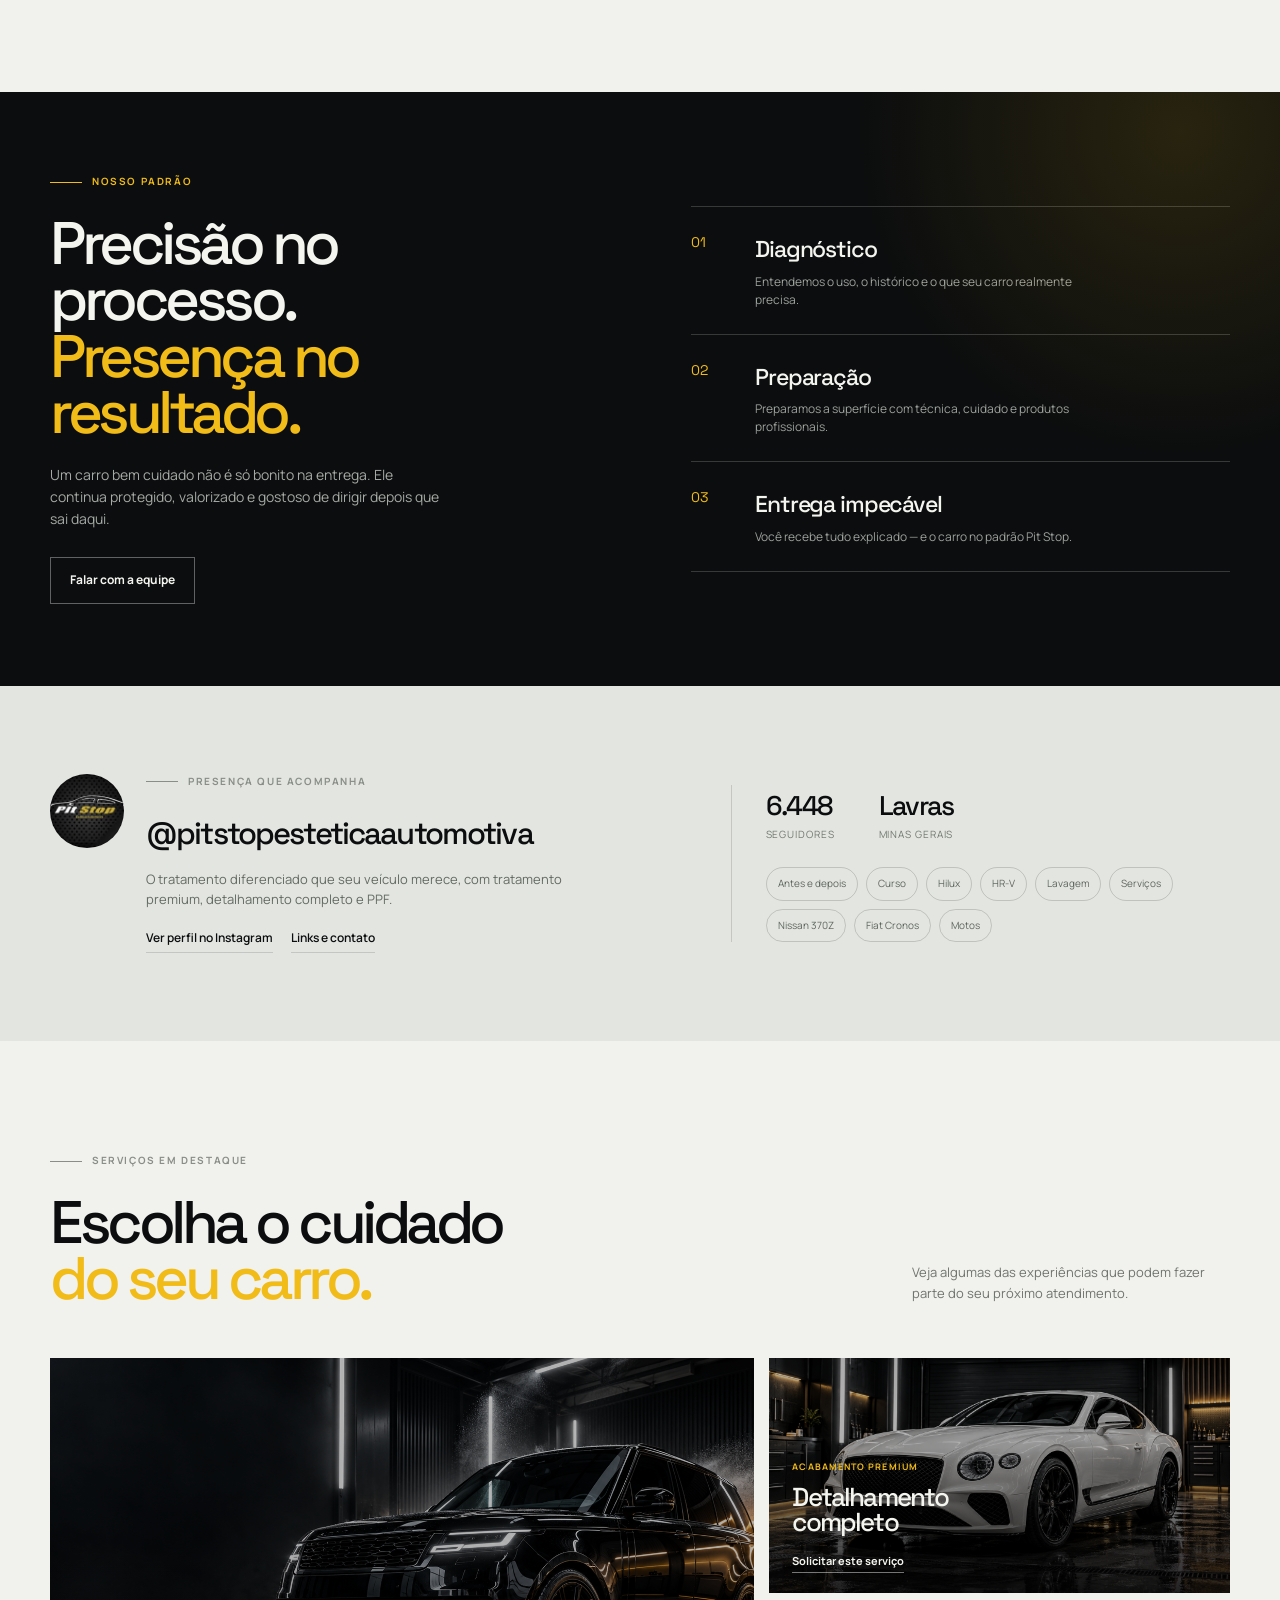
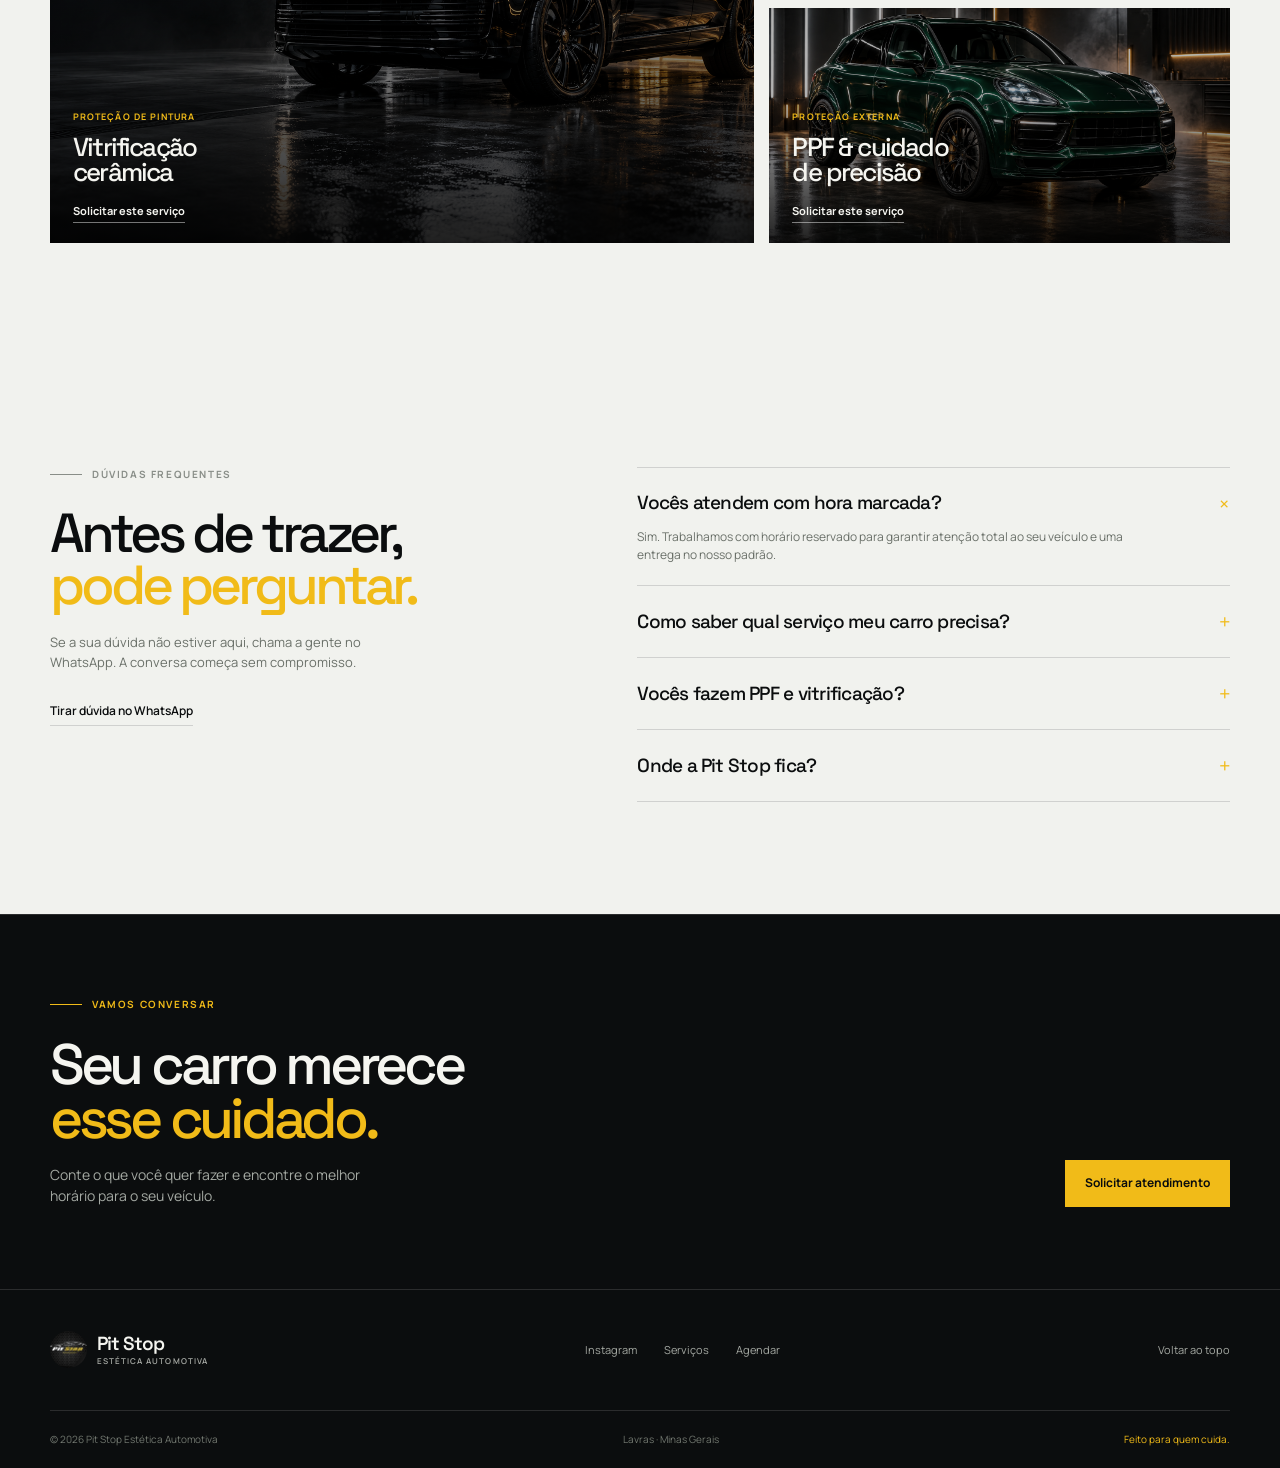
==== commit a3bfe77b: "Aumenta espaco das secoes escuras" ====
--- a/index.html
+++ b/index.html
@@ -9,7 +9,7 @@
     <link rel="preconnect" href="https://fonts.googleapis.com" />
     <link rel="preconnect" href="https://fonts.gstatic.com" crossorigin />
     <link href="https://fonts.googleapis.com/css2?family=Manrope:wght@400;500;600;700&family=Space+Grotesk:wght@400;500;600&display=swap" rel="stylesheet" />
-    <link rel="stylesheet" href="styles.css?v=hero-fit-2" />
+    <link rel="stylesheet" href="styles.css?v=hero-fit-3" />
     <title>Pit Stop Estética Automotiva | Lavras - MG</title>
   </head>
   <body>
--- a/styles.css
+++ b/styles.css
@@ -30,6 +30,9 @@
 .hero-content{padding-right:52%}
 .hero h1{max-width:430px}
 .hero h1{max-width:520px}
+.method-section{padding:112px 0}
+.contact-cta{padding:112px 0}
 @media(max-width:1100px) and (min-width:901px){.hero-content{padding-right:50%}.hero h1{font-size:clamp(52px,6vw,72px)}}
 @media(max-width:900px){.hero{min-height:0;display:flex;flex-direction:column;align-items:stretch;padding-top:70px}.hero-image{position:relative;order:2;left:auto;right:auto;inset:auto;width:100%;height:360px;background-position:center}.hero-overlay{display:none}.hero-content{order:1;max-width:none;width:100%;padding:62px max(20px,calc((100% - var(--max))/2)) 58px}.hero h1{max-width:560px}.hero-note{margin-top:55px}.hero-scroll{display:none}}
+.method-section,.contact-cta{padding:82px 0}
 @media(max-width:560px){.hero{padding-top:70px}.hero-image{height:290px}.hero-content{padding:45px 16px 48px}.hero h1{font-size:60px}.hero-note{margin-top:48px}}
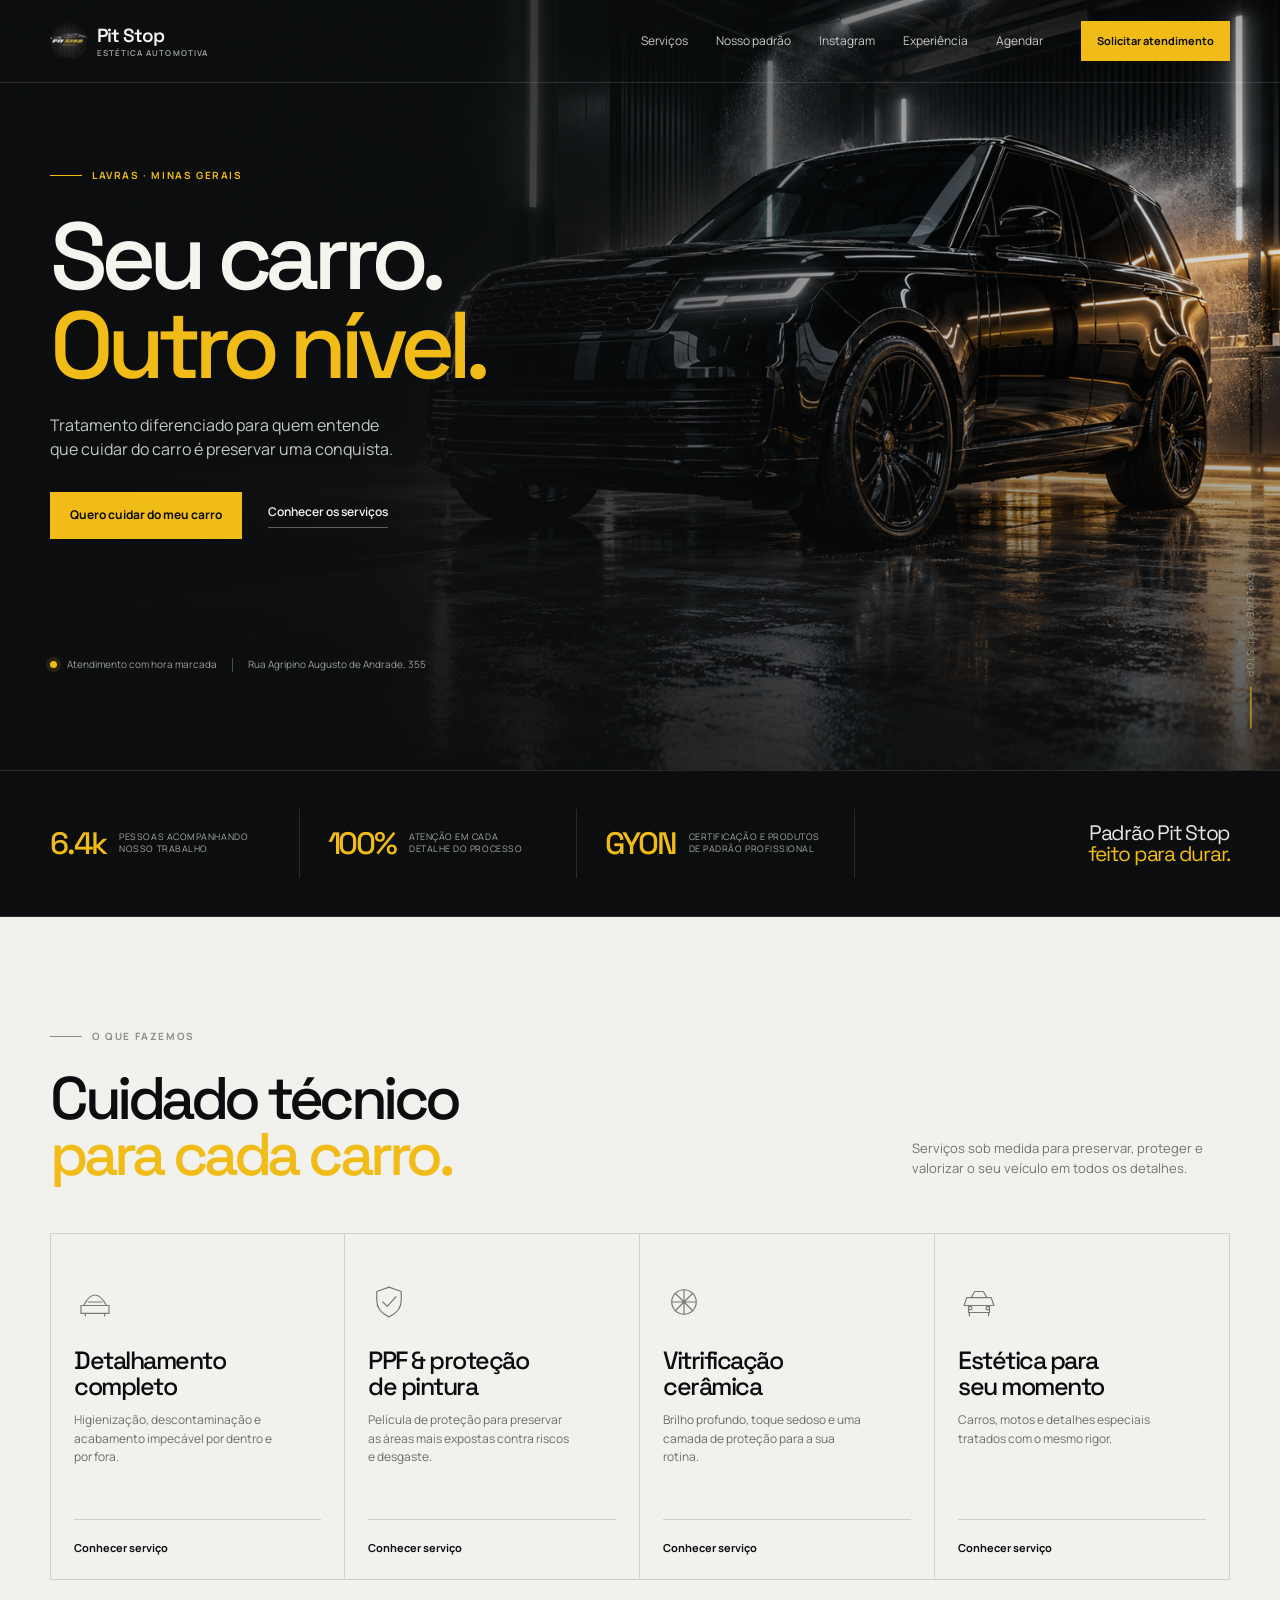
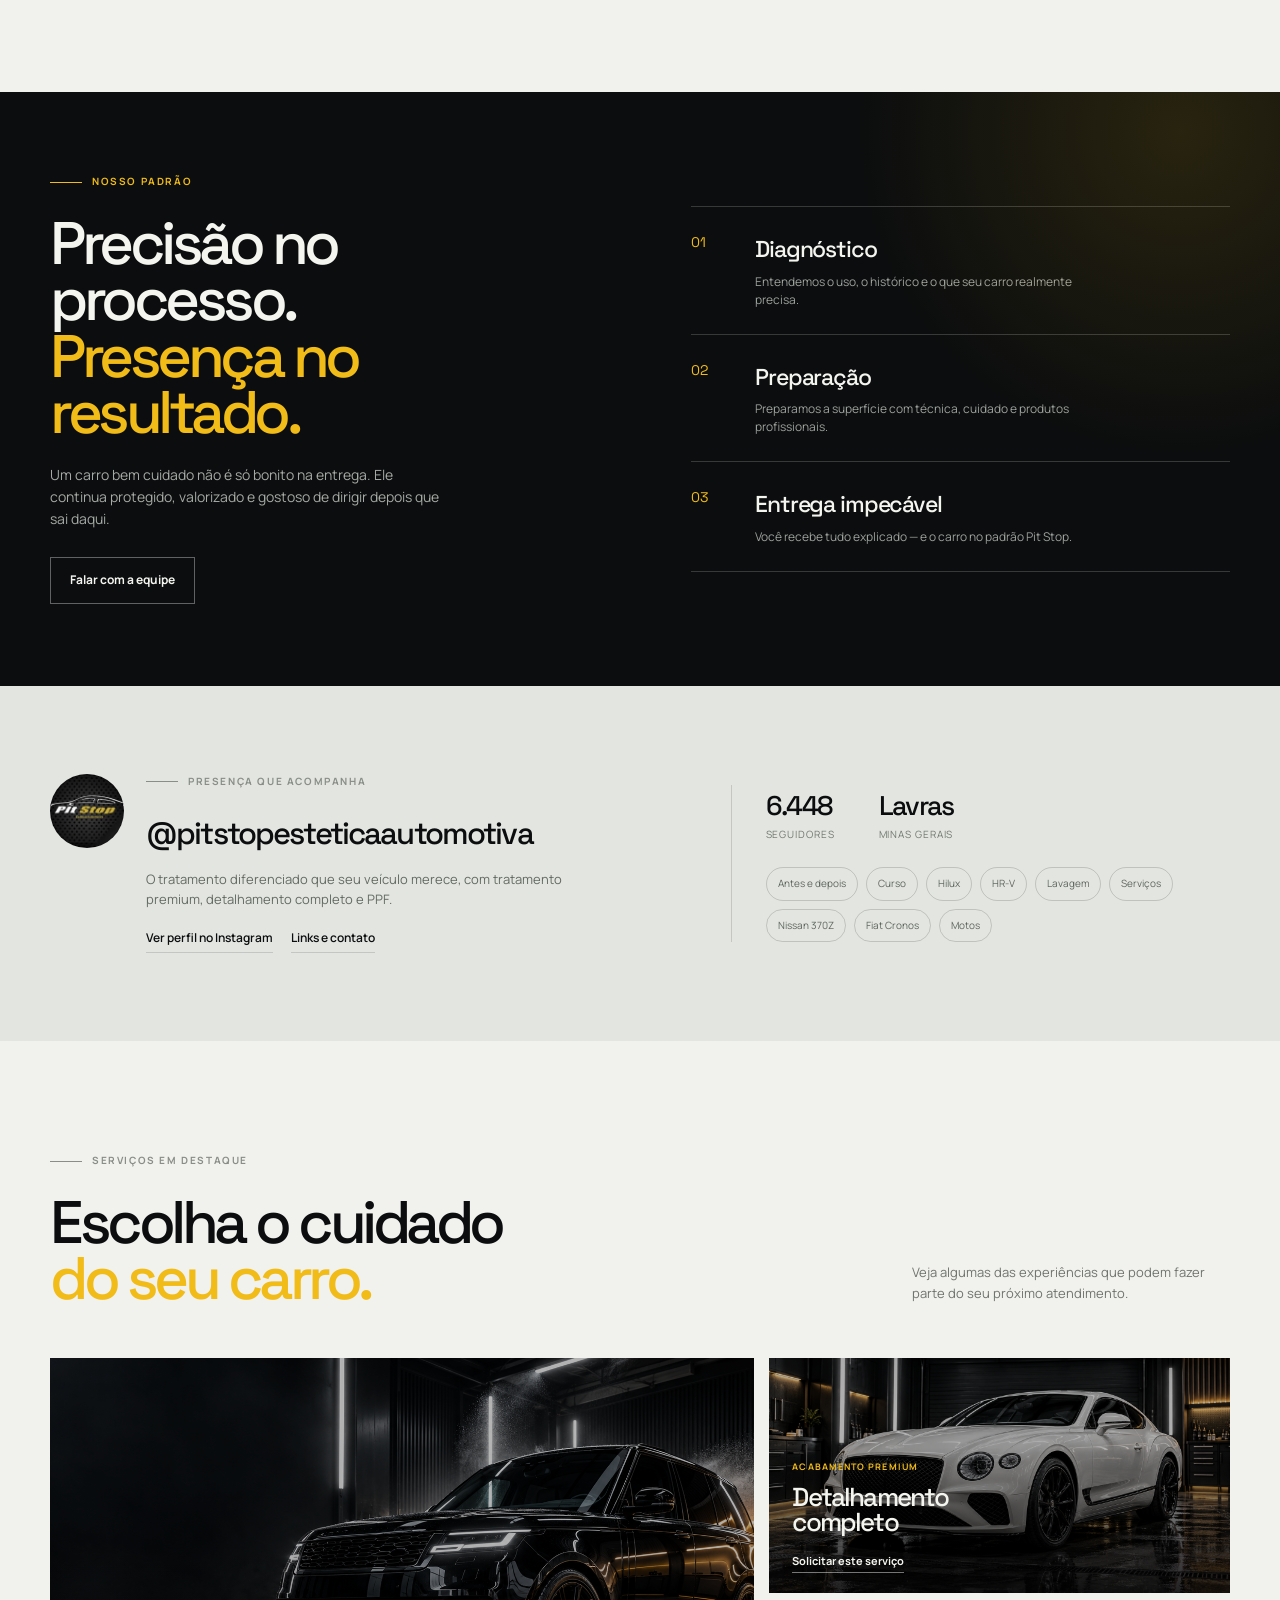
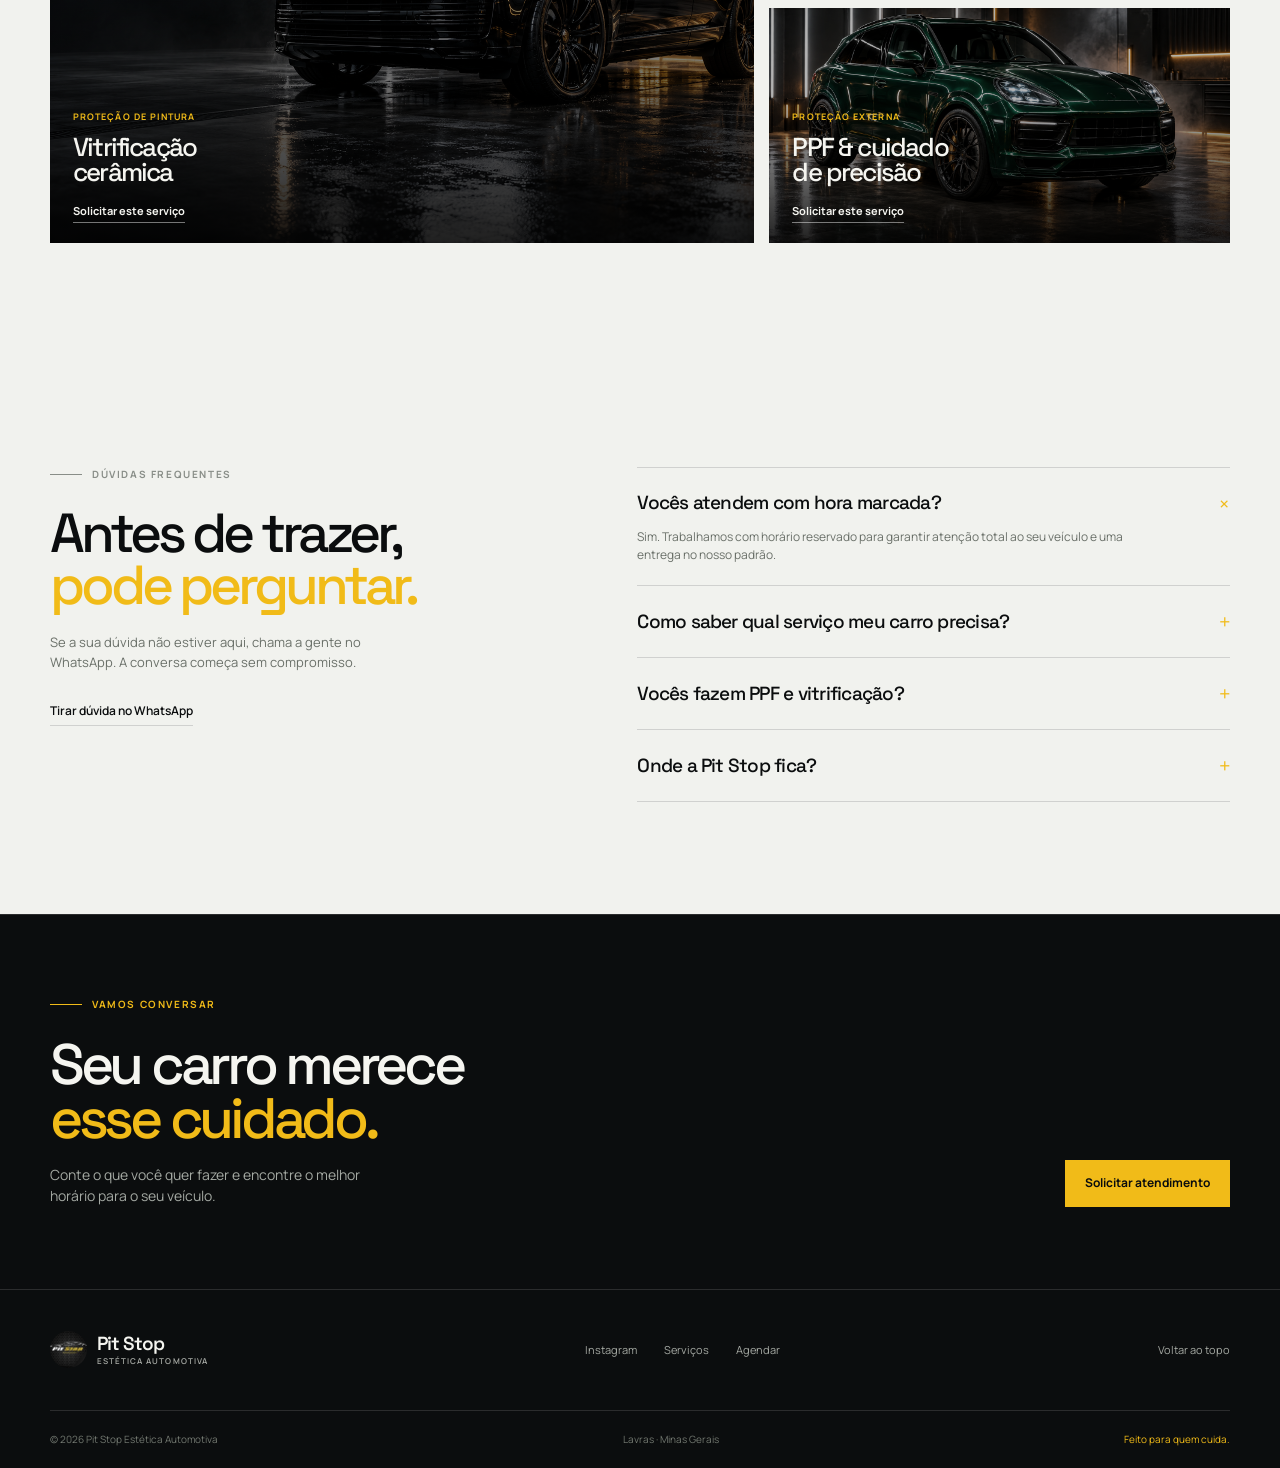
==== commit 4c6229b3: "Amplia imagem do hero em tela cheia" ====
--- a/index.html
+++ b/index.html
@@ -9,7 +9,7 @@
     <link rel="preconnect" href="https://fonts.googleapis.com" />
     <link rel="preconnect" href="https://fonts.gstatic.com" crossorigin />
     <link href="https://fonts.googleapis.com/css2?family=Manrope:wght@400;500;600;700&family=Space+Grotesk:wght@400;500;600&display=swap" rel="stylesheet" />
-    <link rel="stylesheet" href="styles.css?v=hero-fit-3" />
+    <link rel="stylesheet" href="styles.css?v=hero-full-1" />
     <title>Pit Stop Estética Automotiva | Lavras - MG</title>
   </head>
   <body>
--- a/styles.css
+++ b/styles.css
@@ -36,3 +36,14 @@
 @media(max-width:900px){.hero{min-height:0;display:flex;flex-direction:column;align-items:stretch;padding-top:70px}.hero-image{position:relative;order:2;left:auto;right:auto;inset:auto;width:100%;height:360px;background-position:center}.hero-overlay{display:none}.hero-content{order:1;max-width:none;width:100%;padding:62px max(20px,calc((100% - var(--max))/2)) 58px}.hero h1{max-width:560px}.hero-note{margin-top:55px}.hero-scroll{display:none}}
 .method-section,.contact-cta{padding:82px 0}
 @media(max-width:560px){.hero{padding-top:70px}.hero-image{height:290px}.hero-content{padding:45px 16px 48px}.hero h1{font-size:60px}.hero-note{margin-top:48px}}
+
+/* Hero full-bleed: the car now fills the entire opening section while the
+   directional veil preserves contrast and keeps the message readable. */
+.hero{min-height:770px;display:flex;align-items:center;padding-top:0}
+.hero-image{position:absolute;inset:0;left:0;right:0;width:100%;height:100%;background-position:62% center;background-size:cover}
+.hero-overlay{display:block;position:absolute;inset:0;left:0;right:0;width:100%;background:linear-gradient(90deg,rgba(11,13,14,.98) 0%,rgba(11,13,14,.92) 28%,rgba(11,13,14,.68) 48%,rgba(11,13,14,.24) 72%,rgba(11,13,14,.08) 100%),linear-gradient(0deg,rgba(11,13,14,.78),transparent 56%,rgba(11,13,14,.28))}
+.hero-content{order:initial;width:min(calc(100% - 64px),var(--max));max-width:var(--max);padding-right:52%;position:relative;z-index:1}
+.hero h1{max-width:520px}
+@media(max-width:1100px) and (min-width:901px){.hero-content{width:calc(100% - 48px);padding-right:50%}}
+@media(max-width:900px){.hero{min-height:680px;display:flex;align-items:center;padding-top:70px}.hero-image{position:absolute;inset:0;width:100%;height:100%;order:initial;background-position:60% center}.hero-overlay{display:block;width:100%;background:linear-gradient(0deg,rgba(11,13,14,.96) 0%,rgba(11,13,14,.9) 48%,rgba(11,13,14,.35) 100%),linear-gradient(90deg,rgba(11,13,14,.86),rgba(11,13,14,.2))}.hero-content{order:initial;width:calc(100% - 40px);max-width:var(--max);padding:45px 0 48px}.hero h1{max-width:560px}.hero-scroll{display:none}}
+@media(max-width:560px){.hero{min-height:680px;padding-top:70px}.hero-content{width:calc(100% - 32px);padding:42px 0 46px}.hero-image{background-position:58% center}.hero h1{font-size:60px}}
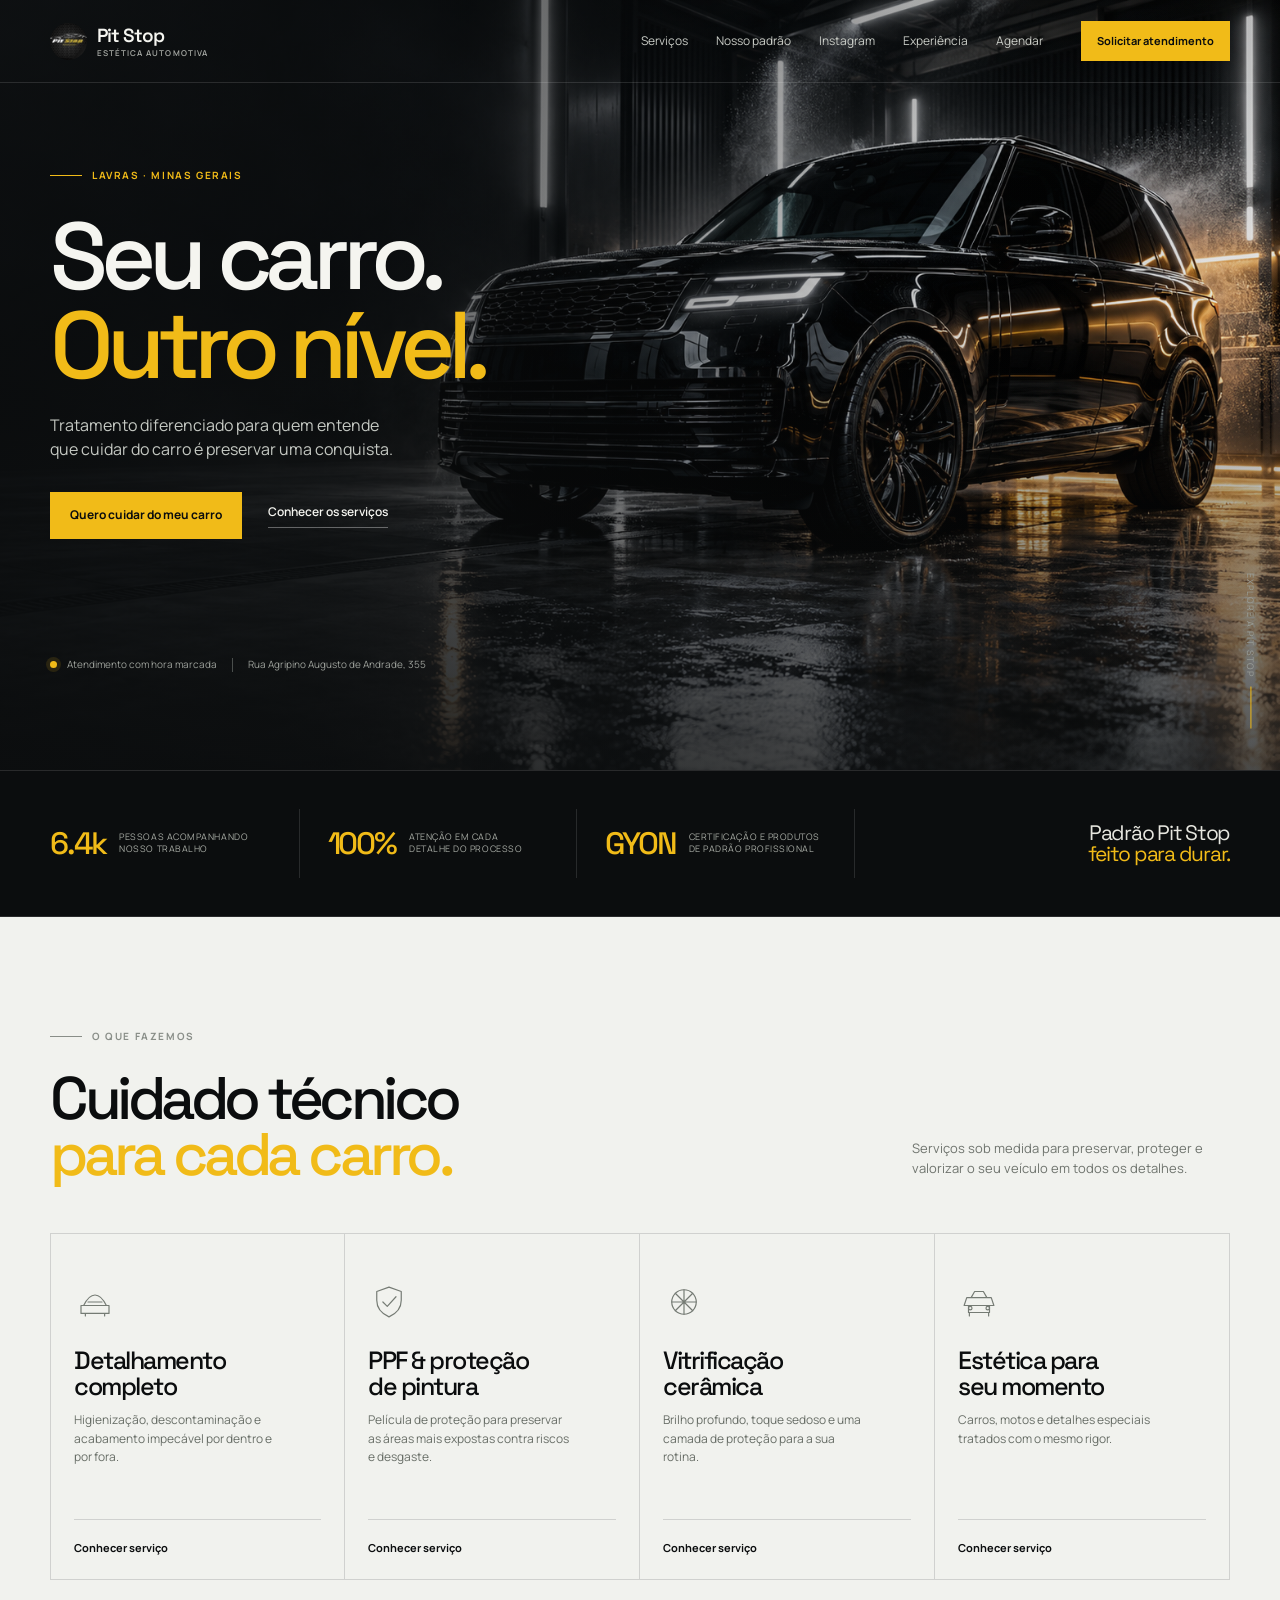
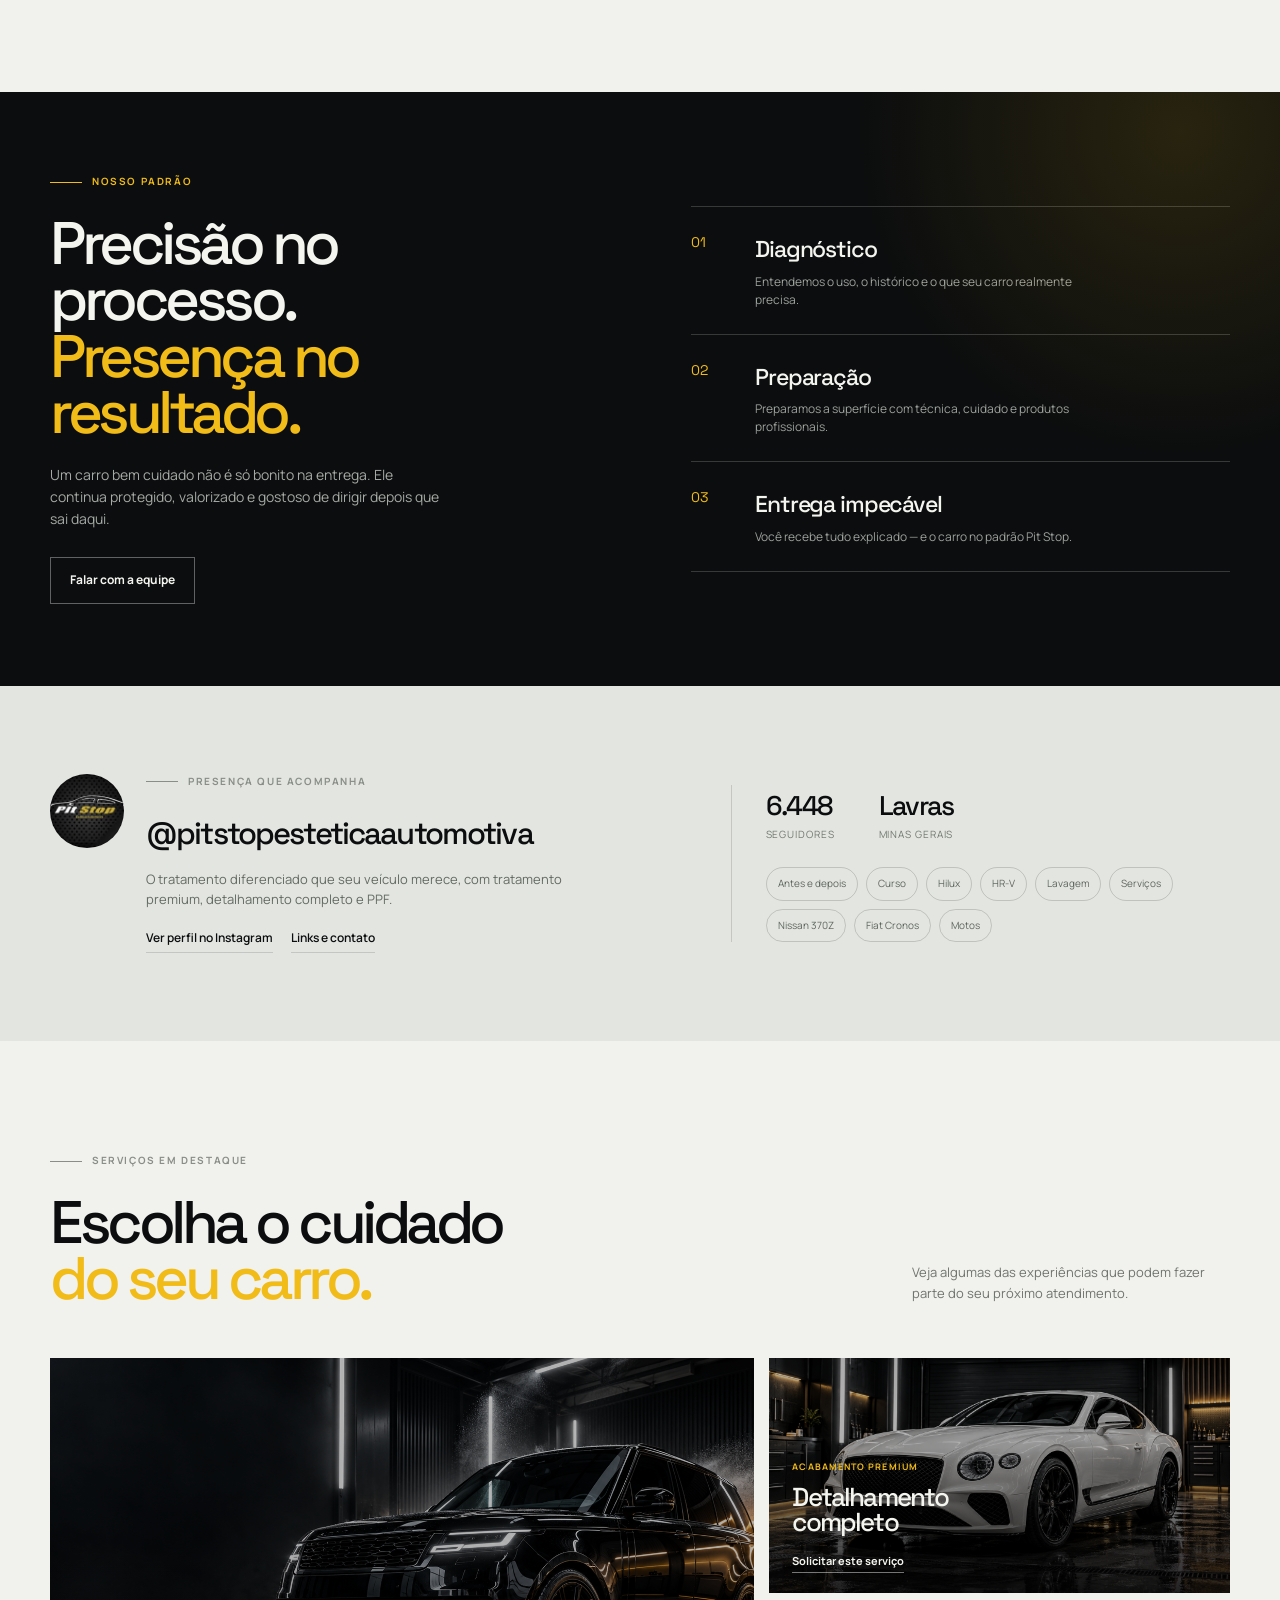
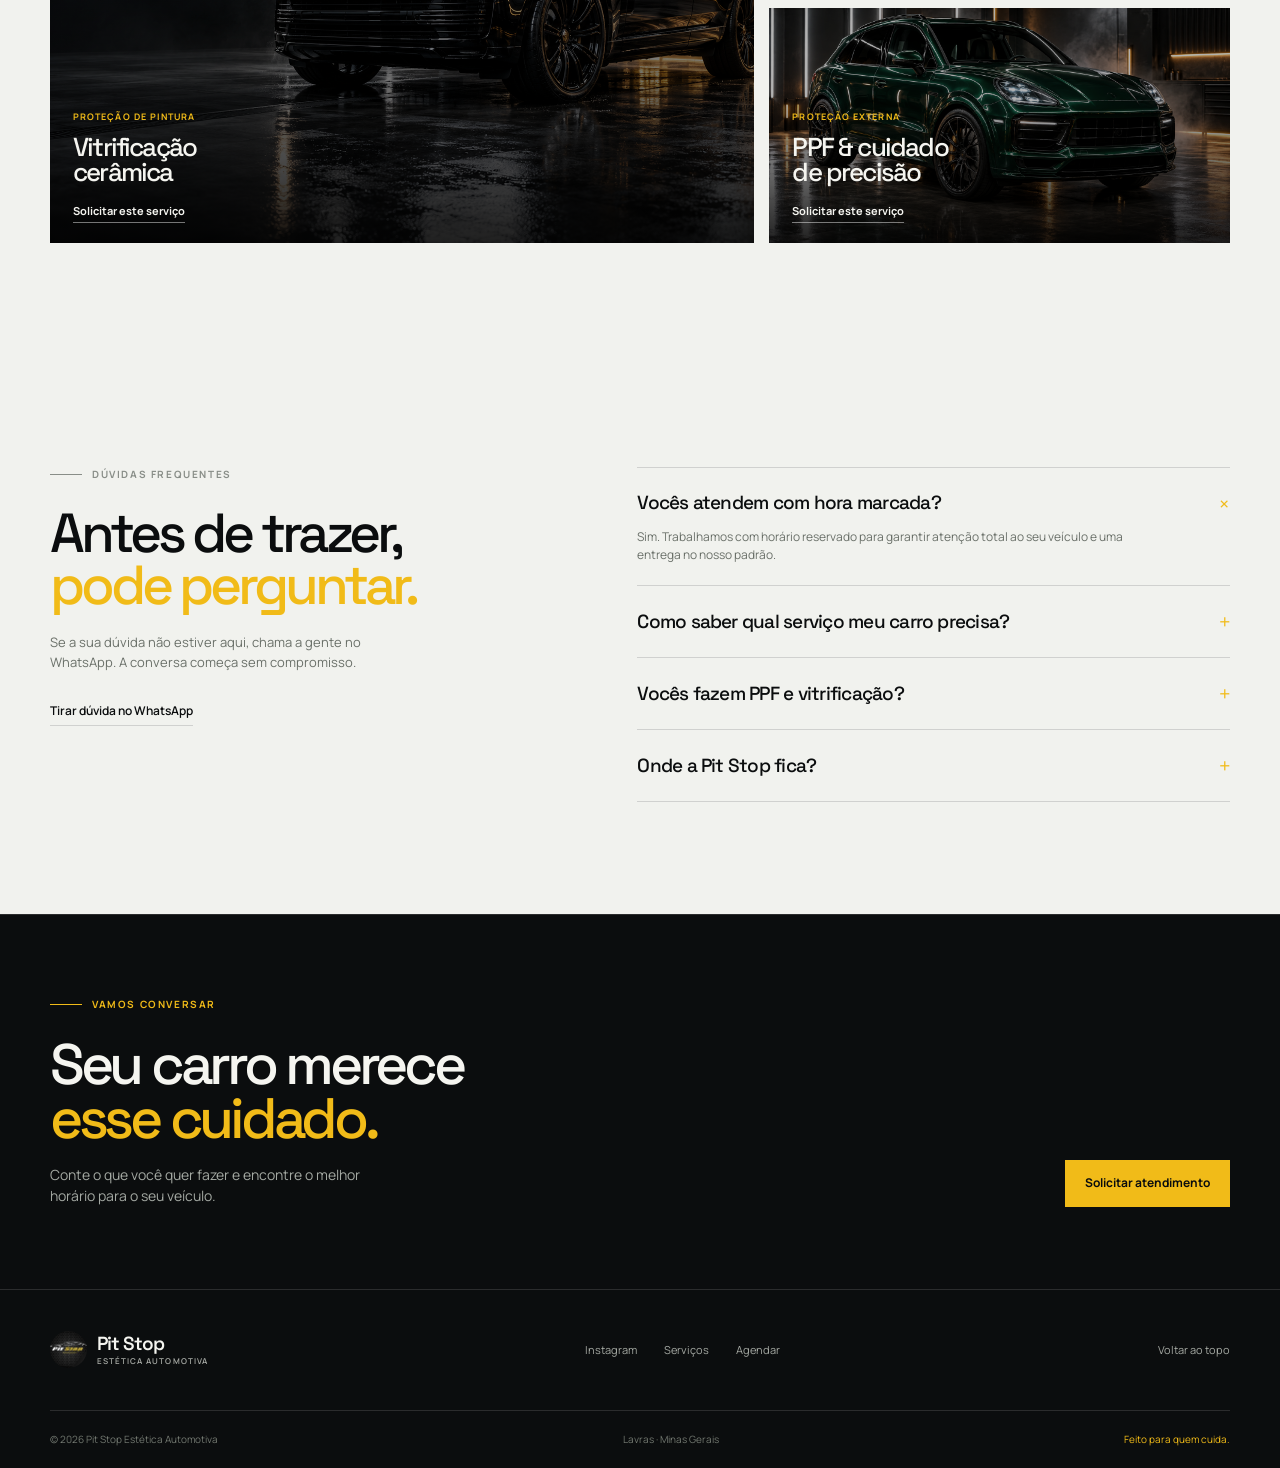
==== commit c5cf4557: "Ajusta contraste do hero em tela cheia" ====
--- a/index.html
+++ b/index.html
@@ -9,7 +9,7 @@
     <link rel="preconnect" href="https://fonts.googleapis.com" />
     <link rel="preconnect" href="https://fonts.gstatic.com" crossorigin />
     <link href="https://fonts.googleapis.com/css2?family=Manrope:wght@400;500;600;700&family=Space+Grotesk:wght@400;500;600&display=swap" rel="stylesheet" />
-    <link rel="stylesheet" href="styles.css?v=hero-full-1" />
+    <link rel="stylesheet" href="styles.css?v=hero-full-2" />
     <title>Pit Stop Estética Automotiva | Lavras - MG</title>
   </head>
   <body>
--- a/styles.css
+++ b/styles.css
@@ -40,10 +40,10 @@
 /* Hero full-bleed: the car now fills the entire opening section while the
    directional veil preserves contrast and keeps the message readable. */
 .hero{min-height:770px;display:flex;align-items:center;padding-top:0}
-.hero-image{position:absolute;inset:0;left:0;right:0;width:100%;height:100%;background-position:62% center;background-size:cover}
-.hero-overlay{display:block;position:absolute;inset:0;left:0;right:0;width:100%;background:linear-gradient(90deg,rgba(11,13,14,.98) 0%,rgba(11,13,14,.92) 28%,rgba(11,13,14,.68) 48%,rgba(11,13,14,.24) 72%,rgba(11,13,14,.08) 100%),linear-gradient(0deg,rgba(11,13,14,.78),transparent 56%,rgba(11,13,14,.28))}
+.hero-image{position:absolute;inset:0;left:0;right:0;width:100%;height:100%;background-position:center;background-size:cover}
+.hero-overlay{display:block;position:absolute;inset:0;left:0;right:0;width:100%;background:linear-gradient(90deg,rgba(11,13,14,.86) 0%,rgba(11,13,14,.72) 25%,rgba(11,13,14,.42) 48%,rgba(11,13,14,.16) 72%,rgba(11,13,14,.06) 100%),linear-gradient(0deg,rgba(11,13,14,.72),transparent 56%,rgba(11,13,14,.22))}
 .hero-content{order:initial;width:min(calc(100% - 64px),var(--max));max-width:var(--max);padding-right:52%;position:relative;z-index:1}
 .hero h1{max-width:520px}
 @media(max-width:1100px) and (min-width:901px){.hero-content{width:calc(100% - 48px);padding-right:50%}}
-@media(max-width:900px){.hero{min-height:680px;display:flex;align-items:center;padding-top:70px}.hero-image{position:absolute;inset:0;width:100%;height:100%;order:initial;background-position:60% center}.hero-overlay{display:block;width:100%;background:linear-gradient(0deg,rgba(11,13,14,.96) 0%,rgba(11,13,14,.9) 48%,rgba(11,13,14,.35) 100%),linear-gradient(90deg,rgba(11,13,14,.86),rgba(11,13,14,.2))}.hero-content{order:initial;width:calc(100% - 40px);max-width:var(--max);padding:45px 0 48px}.hero h1{max-width:560px}.hero-scroll{display:none}}
-@media(max-width:560px){.hero{min-height:680px;padding-top:70px}.hero-content{width:calc(100% - 32px);padding:42px 0 46px}.hero-image{background-position:58% center}.hero h1{font-size:60px}}
+@media(max-width:900px){.hero{min-height:680px;display:flex;align-items:center;padding-top:70px}.hero-image{position:absolute;inset:0;width:100%;height:100%;order:initial;background-position:center}.hero-overlay{display:block;width:100%;background:linear-gradient(0deg,rgba(11,13,14,.92) 0%,rgba(11,13,14,.72) 48%,rgba(11,13,14,.24) 100%),linear-gradient(90deg,rgba(11,13,14,.72),rgba(11,13,14,.12))}.hero-content{order:initial;width:calc(100% - 40px);max-width:var(--max);padding:45px 0 48px}.hero h1{max-width:560px}.hero-scroll{display:none}}
+@media(max-width:560px){.hero{min-height:680px;padding-top:70px}.hero-content{width:calc(100% - 32px);padding:42px 0 46px}.hero-image{background-position:center}.hero h1{font-size:60px}}
